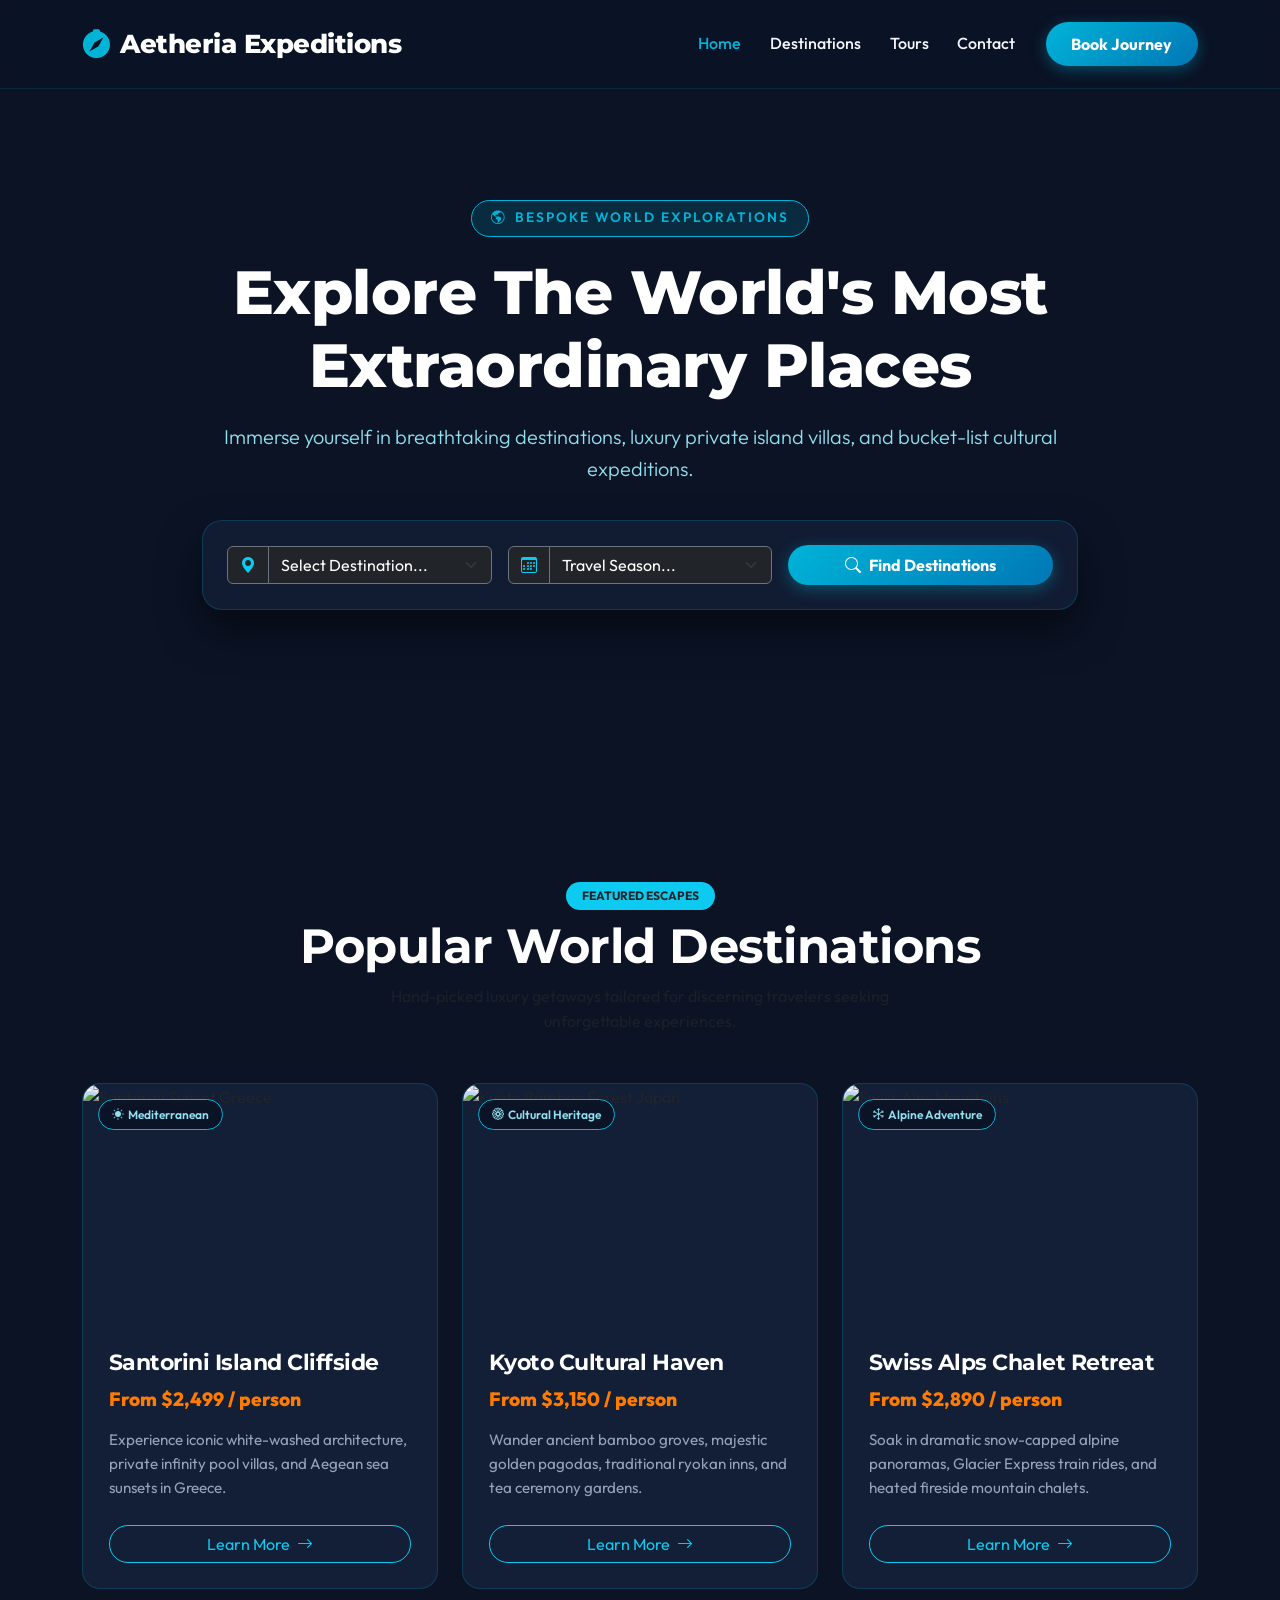
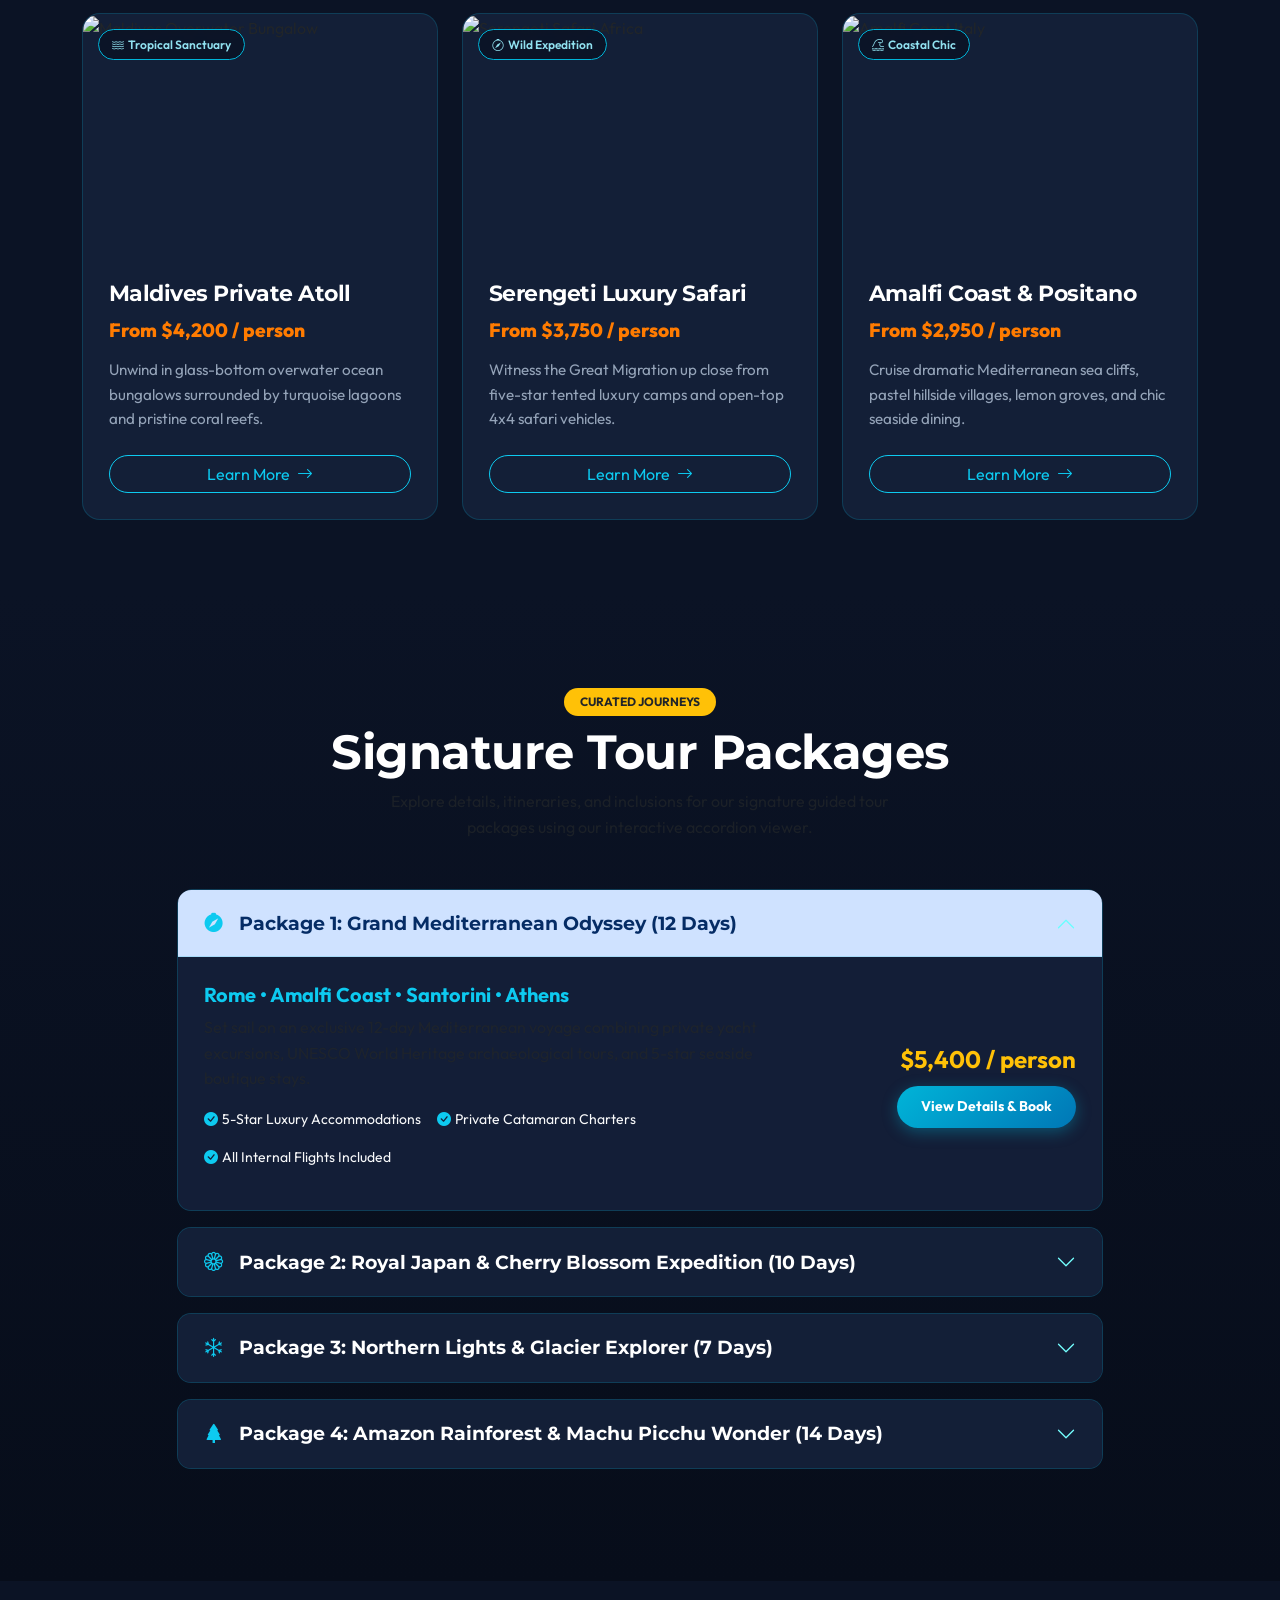
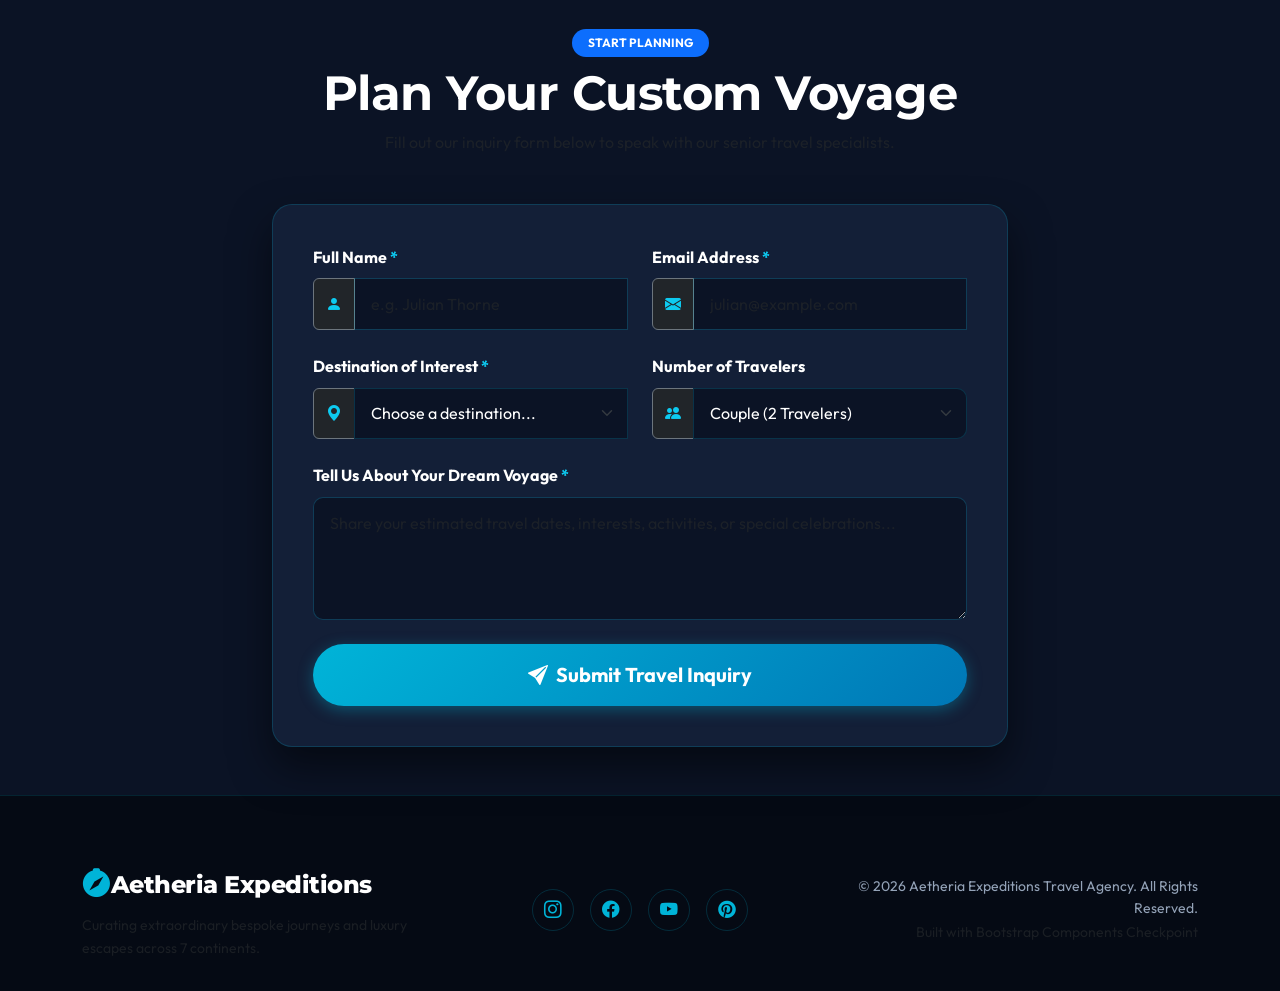
==== travel.html @ b46e483d "Add Bootstrap Restaurant and Travel Agency web applications" ====
<!DOCTYPE html>
<html lang="en">
<head>
  <meta charset="UTF-8">
  <meta name="viewport" content="width=device-width, initial-scale=1.0">
  <title>Aetheria Expeditions | Luxury Travel & Bespoke Voyages</title>
  <meta name="description" content="Discover world-class luxury destinations, curated island retreats, and bespoke guided tour packages with Aetheria Expeditions.">
  
  <!-- Bootstrap 5 CSS -->
  <link href="https://cdn.jsdelivr.net/npm/bootstrap@5.3.3/dist/css/bootstrap.min.css" rel="stylesheet">
  <!-- Bootstrap Icons -->
  <link href="https://cdn.jsdelivr.net/npm/bootstrap-icons@1.11.3/font/bootstrap-icons.min.css" rel="stylesheet">
  <!-- Custom Travel Stylesheet -->
  <link rel="stylesheet" href="styles/travel.css">
</head>
<body>

  <!-- ==========================================================================
       NAVBAR COMPONENT
       ========================================================================== -->
  <header>
    <nav class="navbar navbar-expand-lg navbar-dark fixed-top navbar-travel" id="travelNavbar">
      <div class="container">
        <!-- Agency Name / Logo on Left -->
        <a class="navbar-brand navbar-brand-travel" href="#home">
          <i class="bi bi-compass-fill"></i>Aetheria Expeditions
        </a>

        <!-- Mobile Navbar Toggler -->
        <button class="navbar-toggler border-0" type="button" data-bs-toggle="collapse" data-bs-target="#navbarTravelContent" aria-controls="navbarTravelContent" aria-expanded="false" aria-label="Toggle navigation">
          <span class="navbar-toggler-icon"></span>
        </button>

        <!-- Navigation Links on Right -->
        <div class="collapse navbar-collapse justify-content-end" id="navbarTravelContent">
          <ul class="navbar-nav align-items-center mb-2 mb-lg-0">
            <li class="nav-item">
              <a class="nav-link nav-link-travel active" aria-current="page" href="#home">Home</a>
            </li>
            <li class="nav-item">
              <a class="nav-link nav-link-travel" href="#destinations">Destinations</a>
            </li>
            <li class="nav-item">
              <a class="nav-link nav-link-travel" href="#tours">Tours</a>
            </li>
            <li class="nav-item">
              <a class="nav-link nav-link-travel" href="#contact">Contact</a>
            </li>
            <li class="nav-item ms-lg-3 mt-3 mt-lg-0">
              <a href="#contact" class="btn btn-travel rounded-pill">Book Journey</a>
            </li>
          </ul>
        </div>
      </div>
    </nav>
  </header>

  <main>
    <!-- ==========================================================================
         HERO SECTION: SCENIC DESTINATION BACKGROUND & CTA
         ========================================================================== -->
    <section id="home" class="hero-travel">
      <div class="container">
        <div class="row justify-content-center">
          <div class="col-12 col-lg-10 hero-travel-content">
            <span class="hero-travel-badge"><i class="bi bi-globe-americas me-2"></i>Bespoke World Explorations</span>
            <h1 class="hero-travel-title">Explore The World's Most Extraordinary Places</h1>
            <p class="hero-travel-subheading">Immerse yourself in breathtaking destinations, luxury private island villas, and bucket-list cultural expeditions.</p>

            <!-- Prominent Call-To-Action & Search Bar Widget -->
            <div class="search-widget mt-4">
              <form class="row g-3 align-items-center" onsubmit="event.preventDefault(); window.location.hash='#destinations';">
                <div class="col-12 col-md-4">
                  <div class="input-group">
                    <span class="input-group-text bg-dark border-secondary text-info"><i class="bi bi-geo-alt-fill"></i></span>
                    <select class="form-select bg-dark text-white border-secondary">
                      <option selected>Select Destination...</option>
                      <option value="santorini">Santorini, Greece</option>
                      <option value="kyoto">Kyoto, Japan</option>
                      <option value="alps">Swiss Alps, Switzerland</option>
                      <option value="maldives">Overwater Maldives</option>
                    </select>
                  </div>
                </div>
                <div class="col-12 col-md-4">
                  <div class="input-group">
                    <span class="input-group-text bg-dark border-secondary text-info"><i class="bi bi-calendar3"></i></span>
                    <select class="form-select bg-dark text-white border-secondary">
                      <option selected>Travel Season...</option>
                      <option value="spring">Spring Blossom (Mar-May)</option>
                      <option value="summer">Summer Escape (Jun-Aug)</option>
                      <option value="autumn">Autumn Foliage (Sep-Nov)</option>
                      <option value="winter">Winter Lodge (Dec-Feb)</option>
                    </select>
                  </div>
                </div>
                <div class="col-12 col-md-4">
                  <button type="submit" class="btn btn-travel w-100 py-2 fs-6">
                    <i class="bi bi-search me-2"></i>Find Destinations
                  </button>
                </div>
              </form>
            </div>
          </div>
        </div>
      </div>
    </section>

    <!-- ==========================================================================
         DESTINATIONS SECTION: BOOTSTRAP CARDS GRID
         ========================================================================== -->
    <section id="destinations" class="py-5 my-4">
      <div class="container">
        <!-- Section Header -->
        <div class="text-center mb-5">
          <span class="badge bg-info text-dark px-3 py-2 rounded-pill text-uppercase fw-bold mb-2">Featured Escapes</span>
          <h2 class="display-5 fw-bold text-white">Popular World Destinations</h2>
          <p class="text-muted col-lg-6 mx-auto">Hand-picked luxury getaways tailored for discerning travelers seeking unforgettable experiences.</p>
        </div>

        <!-- Grid Layout of Bootstrap Cards -->
        <div class="row g-4">
          
          <!-- Destination Card 1 -->
          <div class="col-12 col-md-6 col-lg-4">
            <div class="card travel-card">
              <div class="travel-card-img-wrap">
                <img src="https://images.unsplash.com/photo-1570077188670-e3a8d69ac5ff?auto=format&fit=crop&w=800&q=80" class="card-img-top travel-card-img" alt="Santorini Sunset Greece">
                <span class="travel-card-tag"><i class="bi bi-sun-fill me-1"></i>Mediterranean</span>
              </div>
              <div class="card-body travel-card-body">
                <h3 class="card-title travel-card-title">Santorini Island Cliffside</h3>
                <div class="travel-card-price">From $2,499 / person</div>
                <p class="card-text travel-card-text">Experience iconic white-washed architecture, private infinity pool villas, and Aegean sea sunsets in Greece.</p>
                <div class="mt-auto">
                  <button class="btn btn-outline-info w-100 rounded-pill" data-bs-toggle="modal" data-bs-target="#destModal" data-title="Santorini Island Cliffside" data-location="Greece" data-price="$2,499" data-desc="Includes 7 nights in a luxury cliffside villa, daily champagne breakfast, private catamaran sunset cruise, and wine tasting tour.">
                    Learn More <i class="bi bi-arrow-right ms-1"></i>
                  </button>
                </div>
              </div>
            </div>
          </div>

          <!-- Destination Card 2 -->
          <div class="col-12 col-md-6 col-lg-4">
            <div class="card travel-card">
              <div class="travel-card-img-wrap">
                <img src="https://images.unsplash.com/photo-1493976040374-85c8e12f0c0e?auto=format&fit=crop&w=800&q=80" class="card-img-top travel-card-img" alt="Kyoto Bamboo Forest Japan">
                <span class="travel-card-tag"><i class="bi bi-flower1 me-1"></i>Cultural Heritage</span>
              </div>
              <div class="card-body travel-card-body">
                <h3 class="card-title travel-card-title">Kyoto Cultural Haven</h3>
                <div class="travel-card-price">From $3,150 / person</div>
                <p class="card-text travel-card-text">Wander ancient bamboo groves, majestic golden pagodas, traditional ryokan inns, and tea ceremony gardens.</p>
                <div class="mt-auto">
                  <button class="btn btn-outline-info w-100 rounded-pill" data-bs-toggle="modal" data-bs-target="#destModal" data-title="Kyoto Cultural Haven" data-location="Japan" data-price="$3,150" data-desc="Includes 8 days private guided temple access, Shinkansen bullet train pass, authentic kaiseki dining, and luxury ryokan stay.">
                    Learn More <i class="bi bi-arrow-right ms-1"></i>
                  </button>
                </div>
              </div>
            </div>
          </div>

          <!-- Destination Card 3 -->
          <div class="col-12 col-md-6 col-lg-4">
            <div class="card travel-card">
              <div class="travel-card-img-wrap">
                <img src="https://images.unsplash.com/photo-1530122037265-a5f1f91d3b99?auto=format&fit=crop&w=800&q=80" class="card-img-top travel-card-img" alt="Swiss Alps Mountains">
                <span class="travel-card-tag"><i class="bi bi-snow me-1"></i>Alpine Adventure</span>
              </div>
              <div class="card-body travel-card-body">
                <h3 class="card-title travel-card-title">Swiss Alps Chalet Retreat</h3>
                <div class="travel-card-price">From $2,890 / person</div>
                <p class="card-text travel-card-text">Soak in dramatic snow-capped alpine panoramas, Glacier Express train rides, and heated fireside mountain chalets.</p>
                <div class="mt-auto">
                  <button class="btn btn-outline-info w-100 rounded-pill" data-bs-toggle="modal" data-bs-target="#destModal" data-title="Swiss Alps Chalet Retreat" data-location="Switzerland" data-price="$2,890" data-desc="Includes 6 nights in Zermatt alpine lodge, Matterhorn cable car VIP pass, ski equipment rental, and gourmet spa access.">
                    Learn More <i class="bi bi-arrow-right ms-1"></i>
                  </button>
                </div>
              </div>
            </div>
          </div>

          <!-- Destination Card 4 -->
          <div class="col-12 col-md-6 col-lg-4">
            <div class="card travel-card">
              <div class="travel-card-img-wrap">
                <img src="https://images.unsplash.com/photo-1514282401047-d79a71a590e8?auto=format&fit=crop&w=800&q=80" class="card-img-top travel-card-img" alt="Maldives Overwater Bungalow">
                <span class="travel-card-tag"><i class="bi bi-water me-1"></i>Tropical Sanctuary</span>
              </div>
              <div class="card-body travel-card-body">
                <h3 class="card-title travel-card-title">Maldives Private Atoll</h3>
                <div class="travel-card-price">From $4,200 / person</div>
                <p class="card-text travel-card-text">Unwind in glass-bottom overwater ocean bungalows surrounded by turquoise lagoons and pristine coral reefs.</p>
                <div class="mt-auto">
                  <button class="btn btn-outline-info w-100 rounded-pill" data-bs-toggle="modal" data-bs-target="#destModal" data-title="Maldives Private Atoll" data-location="Maldives" data-price="$4,200" data-desc="Includes seaplane transfers, all-inclusive luxury dining, private snorkeling safari, and underwater spa treatment.">
                    Learn More <i class="bi bi-arrow-right ms-1"></i>
                  </button>
                </div>
              </div>
            </div>
          </div>

          <!-- Destination Card 5 -->
          <div class="col-12 col-md-6 col-lg-4">
            <div class="card travel-card">
              <div class="travel-card-img-wrap">
                <img src="https://images.unsplash.com/photo-1516426122078-c23e76319801?auto=format&fit=crop&w=800&q=80" class="card-img-top travel-card-img" alt="Serengeti Safari Africa">
                <span class="travel-card-tag"><i class="bi bi-compass me-1"></i>Wild Expedition</span>
              </div>
              <div class="card-body travel-card-body">
                <h3 class="card-title travel-card-title">Serengeti Luxury Safari</h3>
                <div class="travel-card-price">From $3,750 / person</div>
                <p class="card-text travel-card-text">Witness the Great Migration up close from five-star tented luxury camps and open-top 4x4 safari vehicles.</p>
                <div class="mt-auto">
                  <button class="btn btn-outline-info w-100 rounded-pill" data-bs-toggle="modal" data-bs-target="#destModal" data-title="Serengeti Luxury Safari" data-location="Tanzania" data-price="$3,750" data-desc="Includes 7 days guided game drives, hot air balloon flight over Ngorongoro crater, luxury bush dining, and expert ranger guide.">
                    Learn More <i class="bi bi-arrow-right ms-1"></i>
                  </button>
                </div>
              </div>
            </div>
          </div>

          <!-- Destination Card 6 -->
          <div class="col-12 col-md-6 col-lg-4">
            <div class="card travel-card">
              <div class="travel-card-img-wrap">
                <img src="https://images.unsplash.com/photo-1533105079780-92b9be482077?auto=format&fit=crop&w=800&q=80" class="card-img-top travel-card-img" alt="Amalfi Coast Italy">
                <span class="travel-card-tag"><i class="bi bi-tsunami me-1"></i>Coastal Chic</span>
              </div>
              <div class="card-body travel-card-body">
                <h3 class="card-title travel-card-title">Amalfi Coast & Positano</h3>
                <div class="travel-card-price">From $2,950 / person</div>
                <p class="card-text travel-card-text">Cruise dramatic Mediterranean sea cliffs, pastel hillside villages, lemon groves, and chic seaside dining.</p>
                <div class="mt-auto">
                  <button class="btn btn-outline-info w-100 rounded-pill" data-bs-toggle="modal" data-bs-target="#destModal" data-title="Amalfi Coast & Positano" data-location="Italy" data-price="$2,950" data-desc="Includes 6 nights cliffside boutique hotel in Positano, private yacht charter along Capri, lemon grove tour, and Michelin dinner.">
                    Learn More <i class="bi bi-arrow-right ms-1"></i>
                  </button>
                </div>
              </div>
            </div>
          </div>

        </div>
      </div>
    </section>

    <!-- ==========================================================================
         TOURS SECTION: BOOTSTRAP ACCORDION COMPONENT
         ========================================================================== -->
    <section id="tours" class="tours-section">
      <div class="container">
        <!-- Section Header -->
        <div class="text-center mb-5">
          <span class="badge bg-warning text-dark px-3 py-2 rounded-pill text-uppercase fw-bold mb-2">Curated Journeys</span>
          <h2 class="display-5 fw-bold text-white">Signature Tour Packages</h2>
          <p class="text-muted col-lg-6 mx-auto">Explore details, itineraries, and inclusions for our signature guided tour packages using our interactive accordion viewer.</p>
        </div>

        <div class="row justify-content-center">
          <div class="col-12 col-lg-10">
            <!-- Bootstrap Accordion Component -->
            <div class="accordion accordion-travel" id="toursAccordion">
              
              <!-- Accordion Item 1 -->
              <div class="accordion-item accordion-item-travel">
                <h3 class="accordion-header" id="headingOne">
                  <button class="accordion-button accordion-button-travel" type="button" data-bs-toggle="collapse" data-bs-target="#collapseOne" aria-expanded="true" aria-controls="collapseOne">
                    <i class="bi bi-compass-fill text-info me-3"></i>
                    Package 1: Grand Mediterranean Odyssey (12 Days)
                  </button>
                </h3>
                <div id="collapseOne" class="accordion-collapse collapse show" aria-labelledby="headingOne" data-bs-parent="#toursAccordion">
                  <div class="accordion-body accordion-body-travel">
                    <div class="row align-items-center g-4">
                      <div class="col-12 col-md-8">
                        <h5 class="text-info fw-bold mb-2">Rome &bull; Amalfi Coast &bull; Santorini &bull; Athens</h5>
                        <p class="text-muted">Set sail on an exclusive 12-day Mediterranean voyage combining private yacht excursions, UNESCO World Heritage archaeological tours, and 5-star seaside boutique stays.</p>
                        <ul class="list-unstyled text-light small d-flex flex-wrap gap-3 mb-3">
                          <li><i class="bi bi-check-circle-fill text-info me-1"></i>5-Star Luxury Accommodations</li>
                          <li><i class="bi bi-check-circle-fill text-info me-1"></i>Private Catamaran Charters</li>
                          <li><i class="bi bi-check-circle-fill text-info me-1"></i>All Internal Flights Included</li>
                        </ul>
                      </div>
                      <div class="col-12 col-md-4 text-md-end">
                        <span class="fs-4 text-warning fw-bold d-block mb-2">$5,400 / person</span>
                        <a href="#contact" class="btn btn-travel rounded-pill btn-sm px-4">View Details & Book</a>
                      </div>
                    </div>
                  </div>
                </div>
              </div>

              <!-- Accordion Item 2 -->
              <div class="accordion-item accordion-item-travel">
                <h3 class="accordion-header" id="headingTwo">
                  <button class="accordion-button accordion-button-travel collapsed" type="button" data-bs-toggle="collapse" data-bs-target="#collapseTwo" aria-expanded="false" aria-controls="collapseTwo">
                    <i class="bi bi-flower1 text-info me-3"></i>
                    Package 2: Royal Japan & Cherry Blossom Expedition (10 Days)
                  </button>
                </h3>
                <div id="collapseTwo" class="accordion-collapse collapse" aria-labelledby="headingTwo" data-bs-parent="#toursAccordion">
                  <div class="accordion-body accordion-body-travel">
                    <div class="row align-items-center g-4">
                      <div class="col-12 col-md-8">
                        <h5 class="text-info fw-bold mb-2">Tokyo &bull; Mount Fuji &bull; Kyoto &bull; Nara</h5>
                        <p class="text-muted">Immerse yourself in Japan's rich harmony of modern technology and timeless traditions. Experience private tea ceremonies with Geishas, VIP bullet train travel, and thermal Onsen hot springs.</p>
                        <ul class="list-unstyled text-light small d-flex flex-wrap gap-3 mb-3">
                          <li><i class="bi bi-check-circle-fill text-info me-1"></i>Private Master Tea Ceremony</li>
                          <li><i class="bi bi-check-circle-fill text-info me-1"></i>First Class Bullet Train Passes</li>
                          <li><i class="bi bi-check-circle-fill text-info me-1"></i>Kaiseki Tasting Dinners</li>
                        </ul>
                      </div>
                      <div class="col-12 col-md-4 text-md-end">
                        <span class="fs-4 text-warning fw-bold d-block mb-2">$4,850 / person</span>
                        <a href="#contact" class="btn btn-travel rounded-pill btn-sm px-4">View Details & Book</a>
                      </div>
                    </div>
                  </div>
                </div>
              </div>

              <!-- Accordion Item 3 -->
              <div class="accordion-item accordion-item-travel">
                <h3 class="accordion-header" id="headingThree">
                  <button class="accordion-button accordion-button-travel collapsed" type="button" data-bs-toggle="collapse" data-bs-target="#collapseThree" aria-expanded="false" aria-controls="collapseThree">
                    <i class="bi bi-snow text-info me-3"></i>
                    Package 3: Northern Lights & Glacier Explorer (7 Days)
                  </button>
                </h3>
                <div id="collapseThree" class="accordion-collapse collapse" aria-labelledby="headingThree" data-bs-parent="#toursAccordion">
                  <div class="accordion-body accordion-body-travel">
                    <div class="row align-items-center g-4">
                      <div class="col-12 col-md-8">
                        <h5 class="text-info fw-bold mb-2">Reykjavik &bull; Golden Circle &bull; Blue Lagoon &bull; Ice Caves</h5>
                        <p class="text-muted">Track the dancing Aurora Borealis from luxury heated glass igloos, snowmobile across Langjökull Glacier, and soak in geothermal mineral spas under Arctic skies.</p>
                        <ul class="list-unstyled text-light small d-flex flex-wrap gap-3 mb-3">
                          <li><i class="bi bi-check-circle-fill text-info me-1"></i>Glass Igloo Accommodation</li>
                          <li><i class="bi bi-check-circle-fill text-info me-1"></i>Super-Jeep Northern Light Hunt</li>
                          <li><i class="bi bi-check-circle-fill text-info me-1"></i>Blue Lagoon Retreat Spa</li>
                        </ul>
                      </div>
                      <div class="col-12 col-md-4 text-md-end">
                        <span class="fs-4 text-warning fw-bold d-block mb-2">$3,990 / person</span>
                        <a href="#contact" class="btn btn-travel rounded-pill btn-sm px-4">View Details & Book</a>
                      </div>
                    </div>
                  </div>
                </div>
              </div>

              <!-- Accordion Item 4 -->
              <div class="accordion-item accordion-item-travel">
                <h3 class="accordion-header" id="headingFour">
                  <button class="accordion-button accordion-button-travel collapsed" type="button" data-bs-toggle="collapse" data-bs-target="#collapseFour" aria-expanded="false" aria-controls="collapseFour">
                    <i class="bi bi-tree-fill text-info me-3"></i>
                    Package 4: Amazon Rainforest & Machu Picchu Wonder (14 Days)
                  </button>
                </h3>
                <div id="collapseFour" class="accordion-collapse collapse" aria-labelledby="headingFour" data-bs-parent="#toursAccordion">
                  <div class="accordion-body accordion-body-travel">
                    <div class="row align-items-center g-4">
                      <div class="col-12 col-md-8">
                        <h5 class="text-info fw-bold mb-2">Lima &bull; Sacred Valley &bull; Machu Picchu &bull; Amazon Eco-Lodge</h5>
                        <p class="text-muted">Ascend ancient Inca citadel trails on the Hiram Bingham luxury train, stay in sustainable canopy treehouses, and cruise deep Amazon riverways.</p>
                        <ul class="list-unstyled text-light small d-flex flex-wrap gap-3 mb-3">
                          <li><i class="bi bi-check-circle-fill text-info me-1"></i>Belmond Luxury Train Tickets</li>
                          <li><i class="bi bi-check-circle-fill text-info me-1"></i>Private Expedition Naturalist</li>
                          <li><i class="bi bi-check-circle-fill text-info me-1"></i>All Permits & Entry Passes</li>
                        </ul>
                      </div>
                      <div class="col-12 col-md-4 text-md-end">
                        <span class="fs-4 text-warning fw-bold d-block mb-2">$6,200 / person</span>
                        <a href="#contact" class="btn btn-travel rounded-pill btn-sm px-4">View Details & Book</a>
                      </div>
                    </div>
                  </div>
                </div>
              </div>

            </div>
          </div>
        </div>
      </div>
    </section>

    <!-- ==========================================================================
         CONTACT FORM SECTION: BOOTSTRAP FORM COMPONENTS
         ========================================================================== -->
    <section id="contact" class="py-5">
      <div class="container">
        <div class="text-center mb-5">
          <span class="badge bg-primary text-white px-3 py-2 rounded-pill text-uppercase fw-bold mb-2">Start Planning</span>
          <h2 class="display-5 fw-bold text-white">Plan Your Custom Voyage</h2>
          <p class="text-muted col-lg-6 mx-auto">Fill out our inquiry form below to speak with our senior travel specialists.</p>
        </div>

        <div class="row justify-content-center">
          <div class="col-12 col-lg-8">
            <div class="travel-contact-card">
              <!-- Form utilizing Bootstrap Form Components -->
              <form id="travel-contact-form" class="needs-validation" novalidate>
                <div class="row g-4">
                  <!-- Name Field -->
                  <div class="col-12 col-md-6">
                    <label for="travel-name" class="form-label text-white fw-bold">Full Name <span class="text-info">*</span></label>
                    <div class="input-group">
                      <span class="input-group-text bg-dark border-secondary text-info"><i class="bi bi-person-fill"></i></span>
                      <input type="text" class="form-control form-control-travel" id="travel-name" placeholder="e.g. Julian Thorne" required>
                      <div class="invalid-feedback">Please enter your name.</div>
                    </div>
                  </div>

                  <!-- Email Field -->
                  <div class="col-12 col-md-6">
                    <label for="travel-email" class="form-label text-white fw-bold">Email Address <span class="text-info">*</span></label>
                    <div class="input-group">
                      <span class="input-group-text bg-dark border-secondary text-info"><i class="bi bi-envelope-fill"></i></span>
                      <input type="email" class="form-control form-control-travel" id="travel-email" placeholder="julian@example.com" required>
                      <div class="invalid-feedback">Please enter a valid email address.</div>
                    </div>
                  </div>

                  <!-- Destination of Interest Dropdown -->
                  <div class="col-12 col-md-6">
                    <label for="travel-dest" class="form-label text-white fw-bold">Destination of Interest <span class="text-info">*</span></label>
                    <div class="input-group">
                      <span class="input-group-text bg-dark border-secondary text-info"><i class="bi bi-geo-alt-fill"></i></span>
                      <select class="form-select form-select-travel" id="travel-dest" required>
                        <option value="" disabled selected>Choose a destination...</option>
                        <option value="santorini">Santorini, Greece</option>
                        <option value="kyoto">Kyoto, Japan</option>
                        <option value="swiss-alps">Swiss Alps, Switzerland</option>
                        <option value="maldives">Maldives Islands</option>
                        <option value="serengeti">Serengeti Safari, Tanzania</option>
                        <option value="amalfi">Amalfi Coast, Italy</option>
                        <option value="custom">Custom Multi-City Itinerary</option>
                      </select>
                      <div class="invalid-feedback">Please select your destination of interest.</div>
                    </div>
                  </div>

                  <!-- Traveler Count & Budget -->
                  <div class="col-12 col-md-6">
                    <label for="travel-travelers" class="form-label text-white fw-bold">Number of Travelers</label>
                    <div class="input-group">
                      <span class="input-group-text bg-dark border-secondary text-info"><i class="bi bi-people-fill"></i></span>
                      <select class="form-select form-select-travel" id="travel-travelers">
                        <option value="1">Solo Traveler</option>
                        <option value="2" selected>Couple (2 Travelers)</option>
                        <option value="small-group">Small Group (3-5)</option>
                        <option value="large-group">Private Expedition (6+)</option>
                      </select>
                    </div>
                  </div>

                  <!-- Message Field -->
                  <div class="col-12">
                    <label for="travel-message" class="form-label text-white fw-bold">Tell Us About Your Dream Voyage <span class="text-info">*</span></label>
                    <textarea class="form-control form-control-travel" id="travel-message" rows="4" placeholder="Share your estimated travel dates, interests, activities, or special celebrations..." required></textarea>
                    <div class="invalid-feedback">Please enter details about your travel plans.</div>
                  </div>

                  <!-- Submit Button -->
                  <div class="col-12 text-center mt-4">
                    <button type="submit" class="btn btn-travel btn-lg w-100 py-3 rounded-pill">
                      <i class="bi bi-send-fill me-2"></i>Submit Travel Inquiry
                    </button>
                  </div>
                </div>
              </form>
            </div>
          </div>
        </div>
      </div>
    </section>
  </main>

  <!-- ==========================================================================
       FOOTER COMPONENT
       ========================================================================== -->
  <footer class="footer-travel">
    <div class="container">
      <div class="row align-items-center gy-4">
        <!-- Logo & Agency Name -->
        <div class="col-12 col-md-4 text-center text-md-start">
          <a class="navbar-brand navbar-brand-travel fs-4 mb-2 d-inline-block" href="#home">
            <i class="bi bi-compass-fill"></i>Aetheria Expeditions
          </a>
          <p class="small mb-0 text-muted">Curating extraordinary bespoke journeys and luxury escapes across 7 continents.</p>
        </div>

        <!-- Social Media Icons -->
        <div class="col-12 col-md-4 text-center">
          <div class="d-flex justify-content-center gap-3">
            <a href="#" class="social-btn-travel" aria-label="Instagram"><i class="bi bi-instagram"></i></a>
            <a href="#" class="social-btn-travel" aria-label="Facebook"><i class="bi bi-facebook"></i></a>
            <a href="#" class="social-btn-travel" aria-label="YouTube"><i class="bi bi-youtube"></i></a>
            <a href="#" class="social-btn-travel" aria-label="Pinterest"><i class="bi bi-pinterest"></i></a>
          </div>
        </div>

        <!-- Copyright Info -->
        <div class="col-12 col-md-4 text-center text-md-end">
          <p class="small mb-0">&copy; 2026 Aetheria Expeditions Travel Agency. All Rights Reserved.</p>
          <small class="text-muted">Built with Bootstrap Components Checkpoint</small>
        </div>
      </div>
    </div>
  </footer>

  <!-- Destination Modal -->
  <div class="modal fade" id="destModal" tabindex="-1" aria-labelledby="destModalLabel" aria-hidden="true">
    <div class="modal-dialog modal-dialog-centered">
      <div class="modal-content bg-dark text-white border-info">
        <div class="modal-header border-bottom border-secondary">
          <h5 class="modal-title text-info" id="destModalLabel"><i class="bi bi-globe-americas me-2"></i>Destination Details</h5>
          <button type="button" class="btn-close btn-close-white" data-bs-dismiss="modal" aria-label="Close"></button>
        </div>
        <div class="modal-body py-4">
          <h4 id="destModalTitle" class="fw-bold mb-1">Destination Title</h4>
          <span id="destModalLocation" class="badge bg-secondary mb-3">Location</span>
          <p class="fs-5 text-warning fw-bold" id="destModalPrice">$0,000</p>
          <p class="text-light" id="destModalDesc">Description details go here...</p>
        </div>
        <div class="modal-footer border-top border-secondary justify-content-between">
          <button type="button" class="btn btn-outline-light rounded-pill px-4" data-bs-dismiss="modal">Close</button>
          <a href="#contact" class="btn btn-travel rounded-pill px-4" data-bs-dismiss="modal">Inquire About This Trip</a>
        </div>
      </div>
    </div>
  </div>

  <!-- Bootstrap 5 Bundle JS -->
  <script src="https://cdn.jsdelivr.net/npm/bootstrap@5.3.3/dist/js/bootstrap.bundle.min.js"></script>
  <!-- Shared Custom JS -->
  <script src="js/app.js"></script>

  <script>
    // Populate Destination Modal dynamically
    const destModal = document.getElementById('destModal');
    if (destModal) {
      destModal.addEventListener('show.bs.modal', function (event) {
        const button = event.relatedTarget;
        document.getElementById('destModalTitle').textContent = button.getAttribute('data-title');
        document.getElementById('destModalLocation').textContent = button.getAttribute('data-location');
        document.getElementById('destModalPrice').textContent = button.getAttribute('data-price');
        document.getElementById('destModalDesc').textContent = button.getAttribute('data-desc');
      });
    }
  </script>
</body>
</html>
---- styles/travel.css ----
/* ==========================================================================
   Aetheria Expeditions - Travel Agency Custom Stylesheet
   Theme: Vibrant Ocean Azure (#0077B6), Tropical Teal & Sunset Gold
   ========================================================================== */

@import url('https://fonts.googleapis.com/css2?family=Montserrat:wght@400;500;600;700;800&family=Outfit:wght@300;400;500;600;700&display=swap');

:root {
  --primary-blue: #0077b6;
  --secondary-teal: #00b4d8;
  --accent-cyan: #90e0ef;
  --accent-orange: #ff7b00;
  --dark-slate: #0b1325;
  --card-bg-travel: #131f37;
  --card-border-travel: rgba(0, 180, 216, 0.2);
  --text-main-travel: #f4f7fc;
  --text-muted-travel: #94a3b8;
  --font-heading-travel: 'Montserrat', sans-serif;
  --font-body-travel: 'Outfit', sans-serif;
}

body {
  font-family: var(--font-body-travel);
  background-color: var(--dark-slate);
  color: var(--text-main-travel);
  overflow-x: hidden;
  line-height: 1.6;
}

h1, h2, h3, h4, .navbar-brand {
  font-family: var(--font-heading-travel);
  letter-spacing: -0.5px;
}

/* --------------------------------------------------------------------------
   Navbar Customizations
   -------------------------------------------------------------------------- */
.navbar-travel {
  background: rgba(11, 19, 37, 0.92);
  backdrop-filter: blur(12px);
  -webkit-backdrop-filter: blur(12px);
  border-bottom: 1px solid rgba(0, 180, 216, 0.15);
  transition: all 0.3s ease;
  padding: 1rem 0;
}

.navbar-brand-travel {
  font-size: 1.6rem;
  font-weight: 800;
  color: #ffffff !important;
  display: flex;
  align-items: center;
  gap: 0.6rem;
}

.navbar-brand-travel i {
  color: var(--secondary-teal);
  font-size: 1.8rem;
}

.nav-link-travel {
  color: var(--text-main-travel) !important;
  font-weight: 500;
  margin: 0 0.4rem;
  transition: color 0.3s ease;
}

.nav-link-travel:hover, .nav-link-travel.active {
  color: var(--secondary-teal) !important;
}

.btn-travel {
  background: linear-gradient(135deg, var(--secondary-teal), var(--primary-blue));
  color: #ffffff !important;
  font-weight: 700;
  border: none;
  padding: 0.65rem 1.6rem;
  border-radius: 30px;
  transition: all 0.3s ease;
  box-shadow: 0 4px 15px rgba(0, 180, 216, 0.35);
}

.btn-travel:hover {
  background: linear-gradient(135deg, var(--accent-orange), #e66000);
  transform: translateY(-2px);
  box-shadow: 0 6px 20px rgba(255, 123, 0, 0.45);
}

/* --------------------------------------------------------------------------
   Hero Section
   -------------------------------------------------------------------------- */
.hero-travel {
  position: relative;
  min-height: 90vh;
  background: linear-gradient(rgba(11, 19, 37, 0.65), rgba(11, 19, 37, 0.8)),
              url('https://images.unsplash.com/photo-1507525428034-b723cf961d3e?auto=format&fit=crop&w=1600&q=80') center/cover no-repeat;
  display: flex;
  align-items: center;
  justify-content: center;
  text-align: center;
  padding: 5rem 1rem;
}

.hero-travel-content {
  max-width: 900px;
  z-index: 2;
}

.hero-travel-badge {
  display: inline-block;
  background: rgba(0, 180, 216, 0.15);
  border: 1px solid var(--secondary-teal);
  color: var(--secondary-teal);
  padding: 0.4rem 1.2rem;
  border-radius: 30px;
  font-weight: 600;
  font-size: 0.85rem;
  text-transform: uppercase;
  letter-spacing: 2px;
  margin-bottom: 1.2rem;
}

.hero-travel-title {
  font-size: 3.8rem;
  font-weight: 800;
  margin-bottom: 1.2rem;
  color: #ffffff;
}

@media (max-width: 768px) {
  .hero-travel-title {
    font-size: 2.4rem;
  }
}

.hero-travel-subheading {
  font-size: 1.25rem;
  color: var(--accent-cyan);
  margin-bottom: 2.2rem;
  font-weight: 300;
}

/* Search Bar Widget */
.search-widget {
  background: rgba(19, 31, 55, 0.85);
  backdrop-filter: blur(15px);
  border: 1px solid var(--card-border-travel);
  border-radius: 20px;
  padding: 1.5rem;
  box-shadow: 0 20px 40px rgba(0,0,0,0.5);
  margin-top: 2rem;
}

/* --------------------------------------------------------------------------
   Destinations Cards Grid
   -------------------------------------------------------------------------- */
.travel-card {
  background: var(--card-bg-travel);
  border: 1px solid var(--card-border-travel);
  border-radius: 18px;
  overflow: hidden;
  transition: all 0.35s ease;
  height: 100%;
  display: flex;
  flex-direction: column;
}

.travel-card:hover {
  transform: translateY(-10px);
  box-shadow: 0 20px 35px rgba(0, 180, 216, 0.25);
  border-color: var(--secondary-teal);
}

.travel-card-img-wrap {
  position: relative;
  height: 240px;
  overflow: hidden;
}

.travel-card-img {
  width: 100%;
  height: 100%;
  object-fit: cover;
  transition: transform 0.5s ease;
}

.travel-card:hover .travel-card-img {
  transform: scale(1.1);
}

.travel-card-tag {
  position: absolute;
  top: 15px;
  left: 15px;
  background: rgba(11, 19, 37, 0.85);
  color: var(--accent-cyan);
  border: 1px solid var(--secondary-teal);
  padding: 0.3rem 0.8rem;
  border-radius: 20px;
  font-size: 0.75rem;
  font-weight: 600;
  backdrop-filter: blur(4px);
}

.travel-card-body {
  padding: 1.6rem;
  display: flex;
  flex-direction: column;
  flex-grow: 1;
}

.travel-card-title {
  font-size: 1.4rem;
  font-weight: 700;
  color: #ffffff;
  margin-bottom: 0.5rem;
}

.travel-card-price {
  color: var(--accent-orange);
  font-weight: 800;
  font-size: 1.2rem;
  margin-bottom: 0.8rem;
}

.travel-card-text {
  color: var(--text-muted-travel);
  font-size: 0.95rem;
  flex-grow: 1;
  margin-bottom: 1.5rem;
}

/* --------------------------------------------------------------------------
   Tours Accordion Component
   -------------------------------------------------------------------------- */
.tours-section {
  background: linear-gradient(180deg, var(--dark-slate) 0%, #070d1a 100%);
  padding: 6rem 0;
}

.accordion-travel {
  --bs-accordion-bg: var(--card-bg-travel);
  --bs-accordion-border-color: var(--card-border-travel);
  --bs-accordion-btn-color: #ffffff;
  --bs-accordion-btn-bg: var(--card-bg-travel);
  --bs-accordion-btn-active-color: var(--secondary-teal);
  --bs-accordion-btn-active-bg: rgba(0, 180, 216, 0.12);
  --bs-accordion-btn-focus-border-color: var(--secondary-teal);
  --bs-accordion-btn-focus-box-shadow: 0 0 0 0.25rem rgba(0, 180, 216, 0.25);
  --bs-accordion-color: var(--text-main-travel);
  border-radius: 16px;
  overflow: hidden;
}

.accordion-item-travel {
  border: 1px solid var(--card-border-travel) !important;
  margin-bottom: 1rem;
  border-radius: 14px !important;
  overflow: hidden;
}

.accordion-button-travel {
  font-size: 1.2rem;
  font-weight: 700;
  padding: 1.4rem 1.6rem;
  font-family: var(--font-heading-travel);
}

.accordion-button-travel::after {
  filter: invert(1) sepia(1) saturate(5) hue-rotate(150deg);
}

.accordion-body-travel {
  padding: 1.6rem;
  background: rgba(19, 31, 55, 0.6);
}

/* --------------------------------------------------------------------------
   Travel Contact Form
   -------------------------------------------------------------------------- */
.travel-contact-card {
  background: var(--card-bg-travel);
  border: 1px solid var(--card-border-travel);
  border-radius: 20px;
  padding: 2.5rem;
  box-shadow: 0 20px 40px rgba(0,0,0,0.5);
}

.form-control-travel, .form-select-travel {
  background-color: var(--dark-slate);
  border: 1px solid var(--card-border-travel);
  color: #ffffff;
  border-radius: 10px;
  padding: 0.8rem 1rem;
}

.form-control-travel:focus, .form-select-travel:focus {
  background-color: #0d162a;
  border-color: var(--secondary-teal);
  box-shadow: 0 0 0 0.25rem rgba(0, 180, 216, 0.25);
  color: #ffffff;
}

/* --------------------------------------------------------------------------
   Footer
   -------------------------------------------------------------------------- */
.footer-travel {
  background: #050a14;
  border-top: 1px solid rgba(0, 180, 216, 0.15);
  padding: 4rem 0 2rem;
  color: var(--text-muted-travel);
}

.social-btn-travel {
  width: 42px;
  height: 42px;
  border-radius: 50%;
  border: 1px solid var(--card-border-travel);
  display: inline-flex;
  align-items: center;
  justify-content: center;
  color: var(--secondary-teal);
  transition: all 0.3s ease;
  text-decoration: none;
  font-size: 1.1rem;
}

.social-btn-travel:hover {
  background: var(--secondary-teal);
  color: #ffffff;
  transform: translateY(-3px);
  box-shadow: 0 5px 15px rgba(0, 180, 216, 0.4);
}
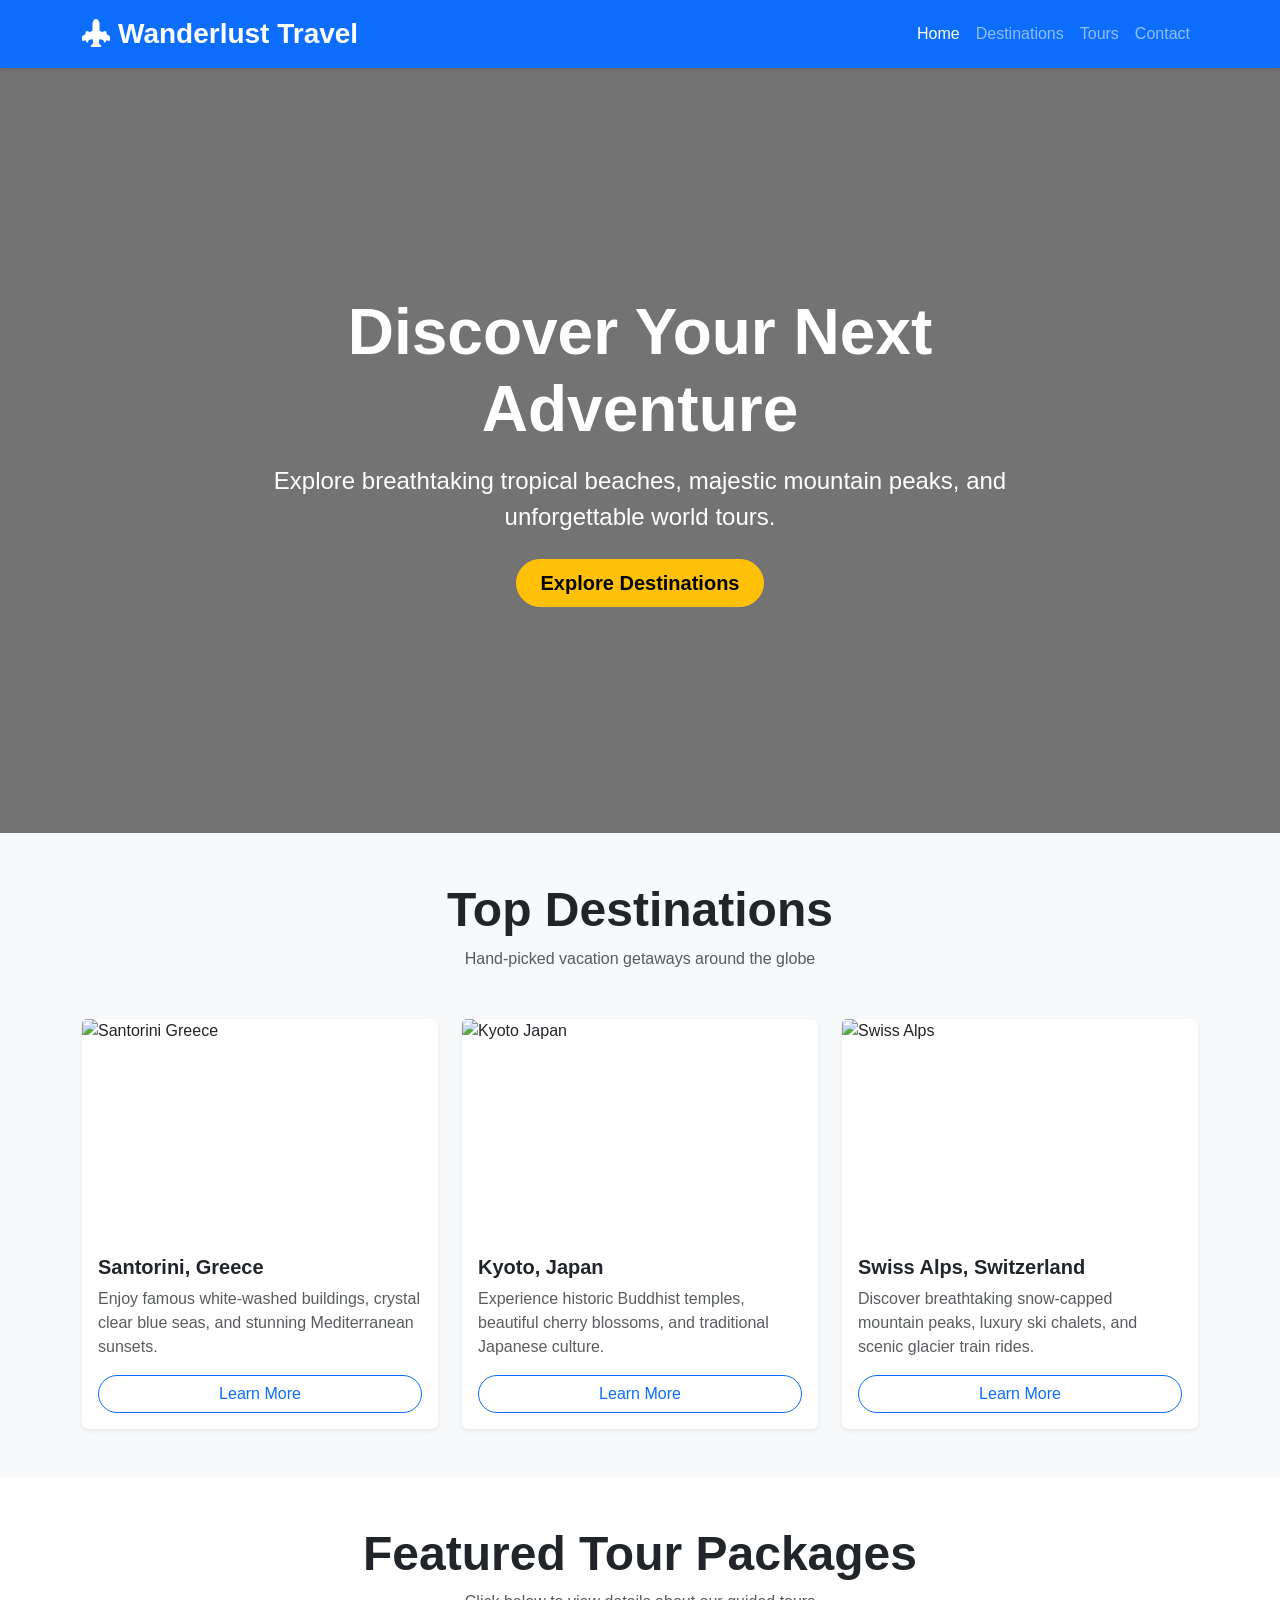
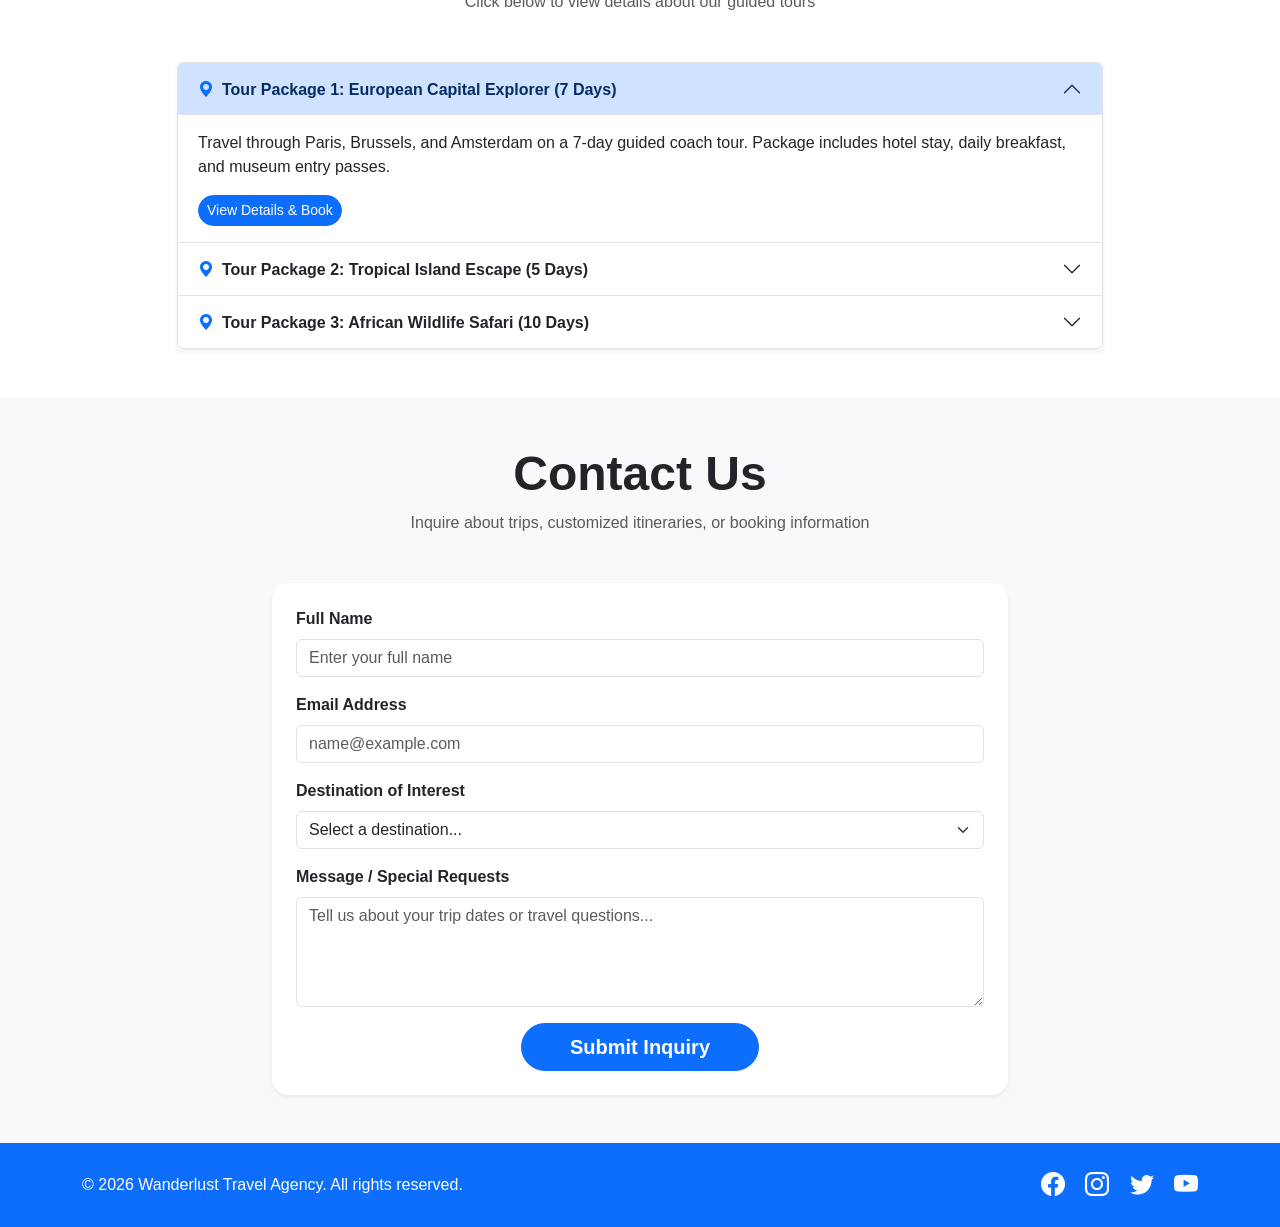
==== commit 2e3a1b82: "Update projects to clean student submission code format" ====
--- a/travel.html
+++ b/travel.html
@@ -3,551 +3,269 @@
 <head>
   <meta charset="UTF-8">
   <meta name="viewport" content="width=device-width, initial-scale=1.0">
-  <title>Aetheria Expeditions | Luxury Travel & Bespoke Voyages</title>
-  <meta name="description" content="Discover world-class luxury destinations, curated island retreats, and bespoke guided tour packages with Aetheria Expeditions.">
-  
+  <title>Wanderlust Travel Agency - Explore The World</title>
   <!-- Bootstrap 5 CSS -->
   <link href="https://cdn.jsdelivr.net/npm/bootstrap@5.3.3/dist/css/bootstrap.min.css" rel="stylesheet">
   <!-- Bootstrap Icons -->
   <link href="https://cdn.jsdelivr.net/npm/bootstrap-icons@1.11.3/font/bootstrap-icons.min.css" rel="stylesheet">
-  <!-- Custom Travel Stylesheet -->
-  <link rel="stylesheet" href="styles/travel.css">
+  <!-- Custom Student Stylesheet -->
+  <link rel="stylesheet" href="travel-style.css">
 </head>
 <body>
 
-  <!-- ==========================================================================
+  <!-- ==========================================
        NAVBAR COMPONENT
-       ========================================================================== -->
-  <header>
-    <nav class="navbar navbar-expand-lg navbar-dark fixed-top navbar-travel" id="travelNavbar">
-      <div class="container">
-        <!-- Agency Name / Logo on Left -->
-        <a class="navbar-brand navbar-brand-travel" href="#home">
-          <i class="bi bi-compass-fill"></i>Aetheria Expeditions
-        </a>
-
-        <!-- Mobile Navbar Toggler -->
-        <button class="navbar-toggler border-0" type="button" data-bs-toggle="collapse" data-bs-target="#navbarTravelContent" aria-controls="navbarTravelContent" aria-expanded="false" aria-label="Toggle navigation">
-          <span class="navbar-toggler-icon"></span>
-        </button>
-
-        <!-- Navigation Links on Right -->
-        <div class="collapse navbar-collapse justify-content-end" id="navbarTravelContent">
-          <ul class="navbar-nav align-items-center mb-2 mb-lg-0">
-            <li class="nav-item">
-              <a class="nav-link nav-link-travel active" aria-current="page" href="#home">Home</a>
-            </li>
-            <li class="nav-item">
-              <a class="nav-link nav-link-travel" href="#destinations">Destinations</a>
-            </li>
-            <li class="nav-item">
-              <a class="nav-link nav-link-travel" href="#tours">Tours</a>
-            </li>
-            <li class="nav-item">
-              <a class="nav-link nav-link-travel" href="#contact">Contact</a>
-            </li>
-            <li class="nav-item ms-lg-3 mt-3 mt-lg-0">
-              <a href="#contact" class="btn btn-travel rounded-pill">Book Journey</a>
-            </li>
-          </ul>
-        </div>
-      </div>
-    </nav>
-  </header>
-
-  <main>
-    <!-- ==========================================================================
-         HERO SECTION: SCENIC DESTINATION BACKGROUND & CTA
-         ========================================================================== -->
-    <section id="home" class="hero-travel">
-      <div class="container">
-        <div class="row justify-content-center">
-          <div class="col-12 col-lg-10 hero-travel-content">
-            <span class="hero-travel-badge"><i class="bi bi-globe-americas me-2"></i>Bespoke World Explorations</span>
-            <h1 class="hero-travel-title">Explore The World's Most Extraordinary Places</h1>
-            <p class="hero-travel-subheading">Immerse yourself in breathtaking destinations, luxury private island villas, and bucket-list cultural expeditions.</p>
-
-            <!-- Prominent Call-To-Action & Search Bar Widget -->
-            <div class="search-widget mt-4">
-              <form class="row g-3 align-items-center" onsubmit="event.preventDefault(); window.location.hash='#destinations';">
-                <div class="col-12 col-md-4">
-                  <div class="input-group">
-                    <span class="input-group-text bg-dark border-secondary text-info"><i class="bi bi-geo-alt-fill"></i></span>
-                    <select class="form-select bg-dark text-white border-secondary">
-                      <option selected>Select Destination...</option>
-                      <option value="santorini">Santorini, Greece</option>
-                      <option value="kyoto">Kyoto, Japan</option>
-                      <option value="alps">Swiss Alps, Switzerland</option>
-                      <option value="maldives">Overwater Maldives</option>
-                    </select>
-                  </div>
+       ========================================== -->
+  <nav class="navbar navbar-expand-lg navbar-dark bg-primary sticky-top shadow-sm">
+    <div class="container">
+      <!-- Agency Name / Logo on Left -->
+      <a class="navbar-brand fw-bold fs-3" href="#home">
+        <i class="bi bi-airplane-engines-fill me-2"></i>Wanderlust Travel
+      </a>
+
+      <!-- Mobile Toggler -->
+      <button class="navbar-toggler" type="button" data-bs-toggle="collapse" data-bs-target="#travelNav" aria-controls="travelNav" aria-expanded="false" aria-label="Toggle navigation">
+        <span class="navbar-toggler-icon"></span>
+      </button>
+
+      <!-- Navigation Links on Right -->
+      <div class="collapse navbar-collapse justify-content-end" id="travelNav">
+        <ul class="navbar-nav">
+          <li class="nav-item">
+            <a class="nav-link active" href="#home">Home</a>
+          </li>
+          <li class="nav-item">
+            <a class="nav-link" href="#destinations">Destinations</a>
+          </li>
+          <li class="nav-item">
+            <a class="nav-link" href="#tours">Tours</a>
+          </li>
+          <li class="nav-item">
+            <a class="nav-link" href="#contact">Contact</a>
+          </li>
+        </ul>
+      </div>
+    </div>
+  </nav>
+
+  <!-- ==========================================
+       HERO SECTION
+       ========================================== -->
+  <section id="home" class="travel-hero text-center text-white d-flex align-items-center justify-content-center">
+    <div class="container">
+      <div class="row justify-content-center">
+        <div class="col-md-9">
+          <h1 class="display-3 fw-bold mb-3">Discover Your Next Adventure</h1>
+          <p class="fs-4 mb-4">Explore breathtaking tropical beaches, majestic mountain peaks, and unforgettable world tours.</p>
+          <a href="#destinations" class="btn btn-warning btn-lg fw-bold rounded-pill px-4">Explore Destinations</a>
+        </div>
+      </div>
+    </div>
+  </section>
+
+  <!-- ==========================================
+       DESTINATIONS SECTION (BOOTSTRAP CARDS GRID)
+       ========================================== -->
+  <section id="destinations" class="py-5 bg-light">
+    <div class="container">
+      <div class="text-center mb-5">
+        <h2 class="fw-bold display-5">Top Destinations</h2>
+        <p class="text-muted">Hand-picked vacation getaways around the globe</p>
+      </div>
+
+      <!-- Grid Layout for Destination Cards -->
+      <div class="row g-4">
+
+        <!-- Destination Card 1 -->
+        <div class="col-12 col-md-4">
+          <div class="card h-100 shadow-sm border-0">
+            <img src="https://images.unsplash.com/photo-1570077188670-e3a8d69ac5ff?auto=format&fit=crop&w=600&q=80" class="card-img-top travel-card-img" alt="Santorini Greece">
+            <div class="card-body d-flex flex-column">
+              <h5 class="card-title fw-bold">Santorini, Greece</h5>
+              <p class="card-text text-muted">Enjoy famous white-washed buildings, crystal clear blue seas, and stunning Mediterranean sunsets.</p>
+              <div class="mt-auto">
+                <a href="#contact" class="btn btn-outline-primary w-100 rounded-pill">Learn More</a>
+              </div>
+            </div>
+          </div>
+        </div>
+
+        <!-- Destination Card 2 -->
+        <div class="col-12 col-md-4">
+          <div class="card h-100 shadow-sm border-0">
+            <img src="https://images.unsplash.com/photo-1493976040374-85c8e12f0c0e?auto=format&fit=crop&w=600&q=80" class="card-img-top travel-card-img" alt="Kyoto Japan">
+            <div class="card-body d-flex flex-column">
+              <h5 class="card-title fw-bold">Kyoto, Japan</h5>
+              <p class="card-text text-muted">Experience historic Buddhist temples, beautiful cherry blossoms, and traditional Japanese culture.</p>
+              <div class="mt-auto">
+                <a href="#contact" class="btn btn-outline-primary w-100 rounded-pill">Learn More</a>
+              </div>
+            </div>
+          </div>
+        </div>
+
+        <!-- Destination Card 3 -->
+        <div class="col-12 col-md-4">
+          <div class="card h-100 shadow-sm border-0">
+            <img src="https://images.unsplash.com/photo-1530122037265-a5f1f91d3b99?auto=format&fit=crop&w=600&q=80" class="card-img-top travel-card-img" alt="Swiss Alps">
+            <div class="card-body d-flex flex-column">
+              <h5 class="card-title fw-bold">Swiss Alps, Switzerland</h5>
+              <p class="card-text text-muted">Discover breathtaking snow-capped mountain peaks, luxury ski chalets, and scenic glacier train rides.</p>
+              <div class="mt-auto">
+                <a href="#contact" class="btn btn-outline-primary w-100 rounded-pill">Learn More</a>
+              </div>
+            </div>
+          </div>
+        </div>
+
+      </div>
+    </div>
+  </section>
+
+  <!-- ==========================================
+       TOURS SECTION (BOOTSTRAP ACCORDION)
+       ========================================== -->
+  <section id="tours" class="py-5">
+    <div class="container">
+      <div class="text-center mb-5">
+        <h2 class="fw-bold display-5">Featured Tour Packages</h2>
+        <p class="text-muted">Click below to view details about our guided tours</p>
+      </div>
+
+      <div class="row justify-content-center">
+        <div class="col-12 col-md-10">
+          <!-- Bootstrap Accordion Component -->
+          <div class="accordion shadow-sm" id="tourAccordion">
+            
+            <!-- Accordion Item 1 -->
+            <div class="accordion-item">
+              <h2 class="accordion-header" id="headingOne">
+                <button class="accordion-button fw-bold" type="button" data-bs-toggle="collapse" data-bs-target="#collapseOne" aria-expanded="true" aria-controls="collapseOne">
+                  <i class="bi bi-geo-alt-fill text-primary me-2"></i> Tour Package 1: European Capital Explorer (7 Days)
+                </button>
+              </h2>
+              <div id="collapseOne" class="accordion-collapse collapse show" aria-labelledby="headingOne" data-bs-parent="#tourAccordion">
+                <div class="accordion-body">
+                  <p>Travel through Paris, Brussels, and Amsterdam on a 7-day guided coach tour. Package includes hotel stay, daily breakfast, and museum entry passes.</p>
+                  <a href="#contact" class="btn btn-sm btn-primary rounded-pill">View Details & Book</a>
                 </div>
-                <div class="col-12 col-md-4">
-                  <div class="input-group">
-                    <span class="input-group-text bg-dark border-secondary text-info"><i class="bi bi-calendar3"></i></span>
-                    <select class="form-select bg-dark text-white border-secondary">
-                      <option selected>Travel Season...</option>
-                      <option value="spring">Spring Blossom (Mar-May)</option>
-                      <option value="summer">Summer Escape (Jun-Aug)</option>
-                      <option value="autumn">Autumn Foliage (Sep-Nov)</option>
-                      <option value="winter">Winter Lodge (Dec-Feb)</option>
-                    </select>
-                  </div>
+              </div>
+            </div>
+
+            <!-- Accordion Item 2 -->
+            <div class="accordion-item">
+              <h2 class="accordion-header" id="headingTwo">
+                <button class="accordion-button collapsed fw-bold" type="button" data-bs-toggle="collapse" data-bs-target="#collapseTwo" aria-expanded="false" aria-controls="collapseTwo">
+                  <i class="bi bi-geo-alt-fill text-primary me-2"></i> Tour Package 2: Tropical Island Escape (5 Days)
+                </button>
+              </h2>
+              <div id="collapseTwo" class="accordion-collapse collapse" aria-labelledby="headingTwo" data-bs-parent="#tourAccordion">
+                <div class="accordion-body">
+                  <p>Relax in an overwater bungalow in the Maldives. Includes roundtrip airport boat transfers, snorkeling gear, and sunset dinner cruises.</p>
+                  <a href="#contact" class="btn btn-sm btn-primary rounded-pill">View Details & Book</a>
                 </div>
-                <div class="col-12 col-md-4">
-                  <button type="submit" class="btn btn-travel w-100 py-2 fs-6">
-                    <i class="bi bi-search me-2"></i>Find Destinations
-                  </button>
+              </div>
+            </div>
+
+            <!-- Accordion Item 3 -->
+            <div class="accordion-item">
+              <h2 class="accordion-header" id="headingThree">
+                <button class="accordion-button collapsed fw-bold" type="button" data-bs-toggle="collapse" data-bs-target="#collapseThree" aria-expanded="false" aria-controls="collapseThree">
+                  <i class="bi bi-geo-alt-fill text-primary me-2"></i> Tour Package 3: African Wildlife Safari (10 Days)
+                </button>
+              </h2>
+              <div id="collapseThree" class="accordion-collapse collapse" aria-labelledby="headingThree" data-bs-parent="#tourAccordion">
+                <div class="accordion-body">
+                  <p>Experience guided game drives in Serengeti National Park. Spot lions, elephants, and giraffes while staying in luxury tented lodges.</p>
+                  <a href="#contact" class="btn btn-sm btn-primary rounded-pill">View Details & Book</a>
                 </div>
-              </form>
-            </div>
-          </div>
-        </div>
-      </div>
-    </section>
-
-    <!-- ==========================================================================
-         DESTINATIONS SECTION: BOOTSTRAP CARDS GRID
-         ========================================================================== -->
-    <section id="destinations" class="py-5 my-4">
-      <div class="container">
-        <!-- Section Header -->
-        <div class="text-center mb-5">
-          <span class="badge bg-info text-dark px-3 py-2 rounded-pill text-uppercase fw-bold mb-2">Featured Escapes</span>
-          <h2 class="display-5 fw-bold text-white">Popular World Destinations</h2>
-          <p class="text-muted col-lg-6 mx-auto">Hand-picked luxury getaways tailored for discerning travelers seeking unforgettable experiences.</p>
-        </div>
-
-        <!-- Grid Layout of Bootstrap Cards -->
-        <div class="row g-4">
-          
-          <!-- Destination Card 1 -->
-          <div class="col-12 col-md-6 col-lg-4">
-            <div class="card travel-card">
-              <div class="travel-card-img-wrap">
-                <img src="https://images.unsplash.com/photo-1570077188670-e3a8d69ac5ff?auto=format&fit=crop&w=800&q=80" class="card-img-top travel-card-img" alt="Santorini Sunset Greece">
-                <span class="travel-card-tag"><i class="bi bi-sun-fill me-1"></i>Mediterranean</span>
-              </div>
-              <div class="card-body travel-card-body">
-                <h3 class="card-title travel-card-title">Santorini Island Cliffside</h3>
-                <div class="travel-card-price">From $2,499 / person</div>
-                <p class="card-text travel-card-text">Experience iconic white-washed architecture, private infinity pool villas, and Aegean sea sunsets in Greece.</p>
-                <div class="mt-auto">
-                  <button class="btn btn-outline-info w-100 rounded-pill" data-bs-toggle="modal" data-bs-target="#destModal" data-title="Santorini Island Cliffside" data-location="Greece" data-price="$2,499" data-desc="Includes 7 nights in a luxury cliffside villa, daily champagne breakfast, private catamaran sunset cruise, and wine tasting tour.">
-                    Learn More <i class="bi bi-arrow-right ms-1"></i>
-                  </button>
-                </div>
-              </div>
-            </div>
-          </div>
-
-          <!-- Destination Card 2 -->
-          <div class="col-12 col-md-6 col-lg-4">
-            <div class="card travel-card">
-              <div class="travel-card-img-wrap">
-                <img src="https://images.unsplash.com/photo-1493976040374-85c8e12f0c0e?auto=format&fit=crop&w=800&q=80" class="card-img-top travel-card-img" alt="Kyoto Bamboo Forest Japan">
-                <span class="travel-card-tag"><i class="bi bi-flower1 me-1"></i>Cultural Heritage</span>
-              </div>
-              <div class="card-body travel-card-body">
-                <h3 class="card-title travel-card-title">Kyoto Cultural Haven</h3>
-                <div class="travel-card-price">From $3,150 / person</div>
-                <p class="card-text travel-card-text">Wander ancient bamboo groves, majestic golden pagodas, traditional ryokan inns, and tea ceremony gardens.</p>
-                <div class="mt-auto">
-                  <button class="btn btn-outline-info w-100 rounded-pill" data-bs-toggle="modal" data-bs-target="#destModal" data-title="Kyoto Cultural Haven" data-location="Japan" data-price="$3,150" data-desc="Includes 8 days private guided temple access, Shinkansen bullet train pass, authentic kaiseki dining, and luxury ryokan stay.">
-                    Learn More <i class="bi bi-arrow-right ms-1"></i>
-                  </button>
-                </div>
-              </div>
-            </div>
-          </div>
-
-          <!-- Destination Card 3 -->
-          <div class="col-12 col-md-6 col-lg-4">
-            <div class="card travel-card">
-              <div class="travel-card-img-wrap">
-                <img src="https://images.unsplash.com/photo-1530122037265-a5f1f91d3b99?auto=format&fit=crop&w=800&q=80" class="card-img-top travel-card-img" alt="Swiss Alps Mountains">
-                <span class="travel-card-tag"><i class="bi bi-snow me-1"></i>Alpine Adventure</span>
-              </div>
-              <div class="card-body travel-card-body">
-                <h3 class="card-title travel-card-title">Swiss Alps Chalet Retreat</h3>
-                <div class="travel-card-price">From $2,890 / person</div>
-                <p class="card-text travel-card-text">Soak in dramatic snow-capped alpine panoramas, Glacier Express train rides, and heated fireside mountain chalets.</p>
-                <div class="mt-auto">
-                  <button class="btn btn-outline-info w-100 rounded-pill" data-bs-toggle="modal" data-bs-target="#destModal" data-title="Swiss Alps Chalet Retreat" data-location="Switzerland" data-price="$2,890" data-desc="Includes 6 nights in Zermatt alpine lodge, Matterhorn cable car VIP pass, ski equipment rental, and gourmet spa access.">
-                    Learn More <i class="bi bi-arrow-right ms-1"></i>
-                  </button>
-                </div>
-              </div>
-            </div>
-          </div>
-
-          <!-- Destination Card 4 -->
-          <div class="col-12 col-md-6 col-lg-4">
-            <div class="card travel-card">
-              <div class="travel-card-img-wrap">
-                <img src="https://images.unsplash.com/photo-1514282401047-d79a71a590e8?auto=format&fit=crop&w=800&q=80" class="card-img-top travel-card-img" alt="Maldives Overwater Bungalow">
-                <span class="travel-card-tag"><i class="bi bi-water me-1"></i>Tropical Sanctuary</span>
-              </div>
-              <div class="card-body travel-card-body">
-                <h3 class="card-title travel-card-title">Maldives Private Atoll</h3>
-                <div class="travel-card-price">From $4,200 / person</div>
-                <p class="card-text travel-card-text">Unwind in glass-bottom overwater ocean bungalows surrounded by turquoise lagoons and pristine coral reefs.</p>
-                <div class="mt-auto">
-                  <button class="btn btn-outline-info w-100 rounded-pill" data-bs-toggle="modal" data-bs-target="#destModal" data-title="Maldives Private Atoll" data-location="Maldives" data-price="$4,200" data-desc="Includes seaplane transfers, all-inclusive luxury dining, private snorkeling safari, and underwater spa treatment.">
-                    Learn More <i class="bi bi-arrow-right ms-1"></i>
-                  </button>
-                </div>
-              </div>
-            </div>
-          </div>
-
-          <!-- Destination Card 5 -->
-          <div class="col-12 col-md-6 col-lg-4">
-            <div class="card travel-card">
-              <div class="travel-card-img-wrap">
-                <img src="https://images.unsplash.com/photo-1516426122078-c23e76319801?auto=format&fit=crop&w=800&q=80" class="card-img-top travel-card-img" alt="Serengeti Safari Africa">
-                <span class="travel-card-tag"><i class="bi bi-compass me-1"></i>Wild Expedition</span>
-              </div>
-              <div class="card-body travel-card-body">
-                <h3 class="card-title travel-card-title">Serengeti Luxury Safari</h3>
-                <div class="travel-card-price">From $3,750 / person</div>
-                <p class="card-text travel-card-text">Witness the Great Migration up close from five-star tented luxury camps and open-top 4x4 safari vehicles.</p>
-                <div class="mt-auto">
-                  <button class="btn btn-outline-info w-100 rounded-pill" data-bs-toggle="modal" data-bs-target="#destModal" data-title="Serengeti Luxury Safari" data-location="Tanzania" data-price="$3,750" data-desc="Includes 7 days guided game drives, hot air balloon flight over Ngorongoro crater, luxury bush dining, and expert ranger guide.">
-                    Learn More <i class="bi bi-arrow-right ms-1"></i>
-                  </button>
-                </div>
-              </div>
-            </div>
-          </div>
-
-          <!-- Destination Card 6 -->
-          <div class="col-12 col-md-6 col-lg-4">
-            <div class="card travel-card">
-              <div class="travel-card-img-wrap">
-                <img src="https://images.unsplash.com/photo-1533105079780-92b9be482077?auto=format&fit=crop&w=800&q=80" class="card-img-top travel-card-img" alt="Amalfi Coast Italy">
-                <span class="travel-card-tag"><i class="bi bi-tsunami me-1"></i>Coastal Chic</span>
-              </div>
-              <div class="card-body travel-card-body">
-                <h3 class="card-title travel-card-title">Amalfi Coast & Positano</h3>
-                <div class="travel-card-price">From $2,950 / person</div>
-                <p class="card-text travel-card-text">Cruise dramatic Mediterranean sea cliffs, pastel hillside villages, lemon groves, and chic seaside dining.</p>
-                <div class="mt-auto">
-                  <button class="btn btn-outline-info w-100 rounded-pill" data-bs-toggle="modal" data-bs-target="#destModal" data-title="Amalfi Coast & Positano" data-location="Italy" data-price="$2,950" data-desc="Includes 6 nights cliffside boutique hotel in Positano, private yacht charter along Capri, lemon grove tour, and Michelin dinner.">
-                    Learn More <i class="bi bi-arrow-right ms-1"></i>
-                  </button>
-                </div>
-              </div>
-            </div>
-          </div>
-
-        </div>
-      </div>
-    </section>
-
-    <!-- ==========================================================================
-         TOURS SECTION: BOOTSTRAP ACCORDION COMPONENT
-         ========================================================================== -->
-    <section id="tours" class="tours-section">
-      <div class="container">
-        <!-- Section Header -->
-        <div class="text-center mb-5">
-          <span class="badge bg-warning text-dark px-3 py-2 rounded-pill text-uppercase fw-bold mb-2">Curated Journeys</span>
-          <h2 class="display-5 fw-bold text-white">Signature Tour Packages</h2>
-          <p class="text-muted col-lg-6 mx-auto">Explore details, itineraries, and inclusions for our signature guided tour packages using our interactive accordion viewer.</p>
-        </div>
-
-        <div class="row justify-content-center">
-          <div class="col-12 col-lg-10">
-            <!-- Bootstrap Accordion Component -->
-            <div class="accordion accordion-travel" id="toursAccordion">
-              
-              <!-- Accordion Item 1 -->
-              <div class="accordion-item accordion-item-travel">
-                <h3 class="accordion-header" id="headingOne">
-                  <button class="accordion-button accordion-button-travel" type="button" data-bs-toggle="collapse" data-bs-target="#collapseOne" aria-expanded="true" aria-controls="collapseOne">
-                    <i class="bi bi-compass-fill text-info me-3"></i>
-                    Package 1: Grand Mediterranean Odyssey (12 Days)
-                  </button>
-                </h3>
-                <div id="collapseOne" class="accordion-collapse collapse show" aria-labelledby="headingOne" data-bs-parent="#toursAccordion">
-                  <div class="accordion-body accordion-body-travel">
-                    <div class="row align-items-center g-4">
-                      <div class="col-12 col-md-8">
-                        <h5 class="text-info fw-bold mb-2">Rome &bull; Amalfi Coast &bull; Santorini &bull; Athens</h5>
-                        <p class="text-muted">Set sail on an exclusive 12-day Mediterranean voyage combining private yacht excursions, UNESCO World Heritage archaeological tours, and 5-star seaside boutique stays.</p>
-                        <ul class="list-unstyled text-light small d-flex flex-wrap gap-3 mb-3">
-                          <li><i class="bi bi-check-circle-fill text-info me-1"></i>5-Star Luxury Accommodations</li>
-                          <li><i class="bi bi-check-circle-fill text-info me-1"></i>Private Catamaran Charters</li>
-                          <li><i class="bi bi-check-circle-fill text-info me-1"></i>All Internal Flights Included</li>
-                        </ul>
-                      </div>
-                      <div class="col-12 col-md-4 text-md-end">
-                        <span class="fs-4 text-warning fw-bold d-block mb-2">$5,400 / person</span>
-                        <a href="#contact" class="btn btn-travel rounded-pill btn-sm px-4">View Details & Book</a>
-                      </div>
-                    </div>
-                  </div>
-                </div>
-              </div>
-
-              <!-- Accordion Item 2 -->
-              <div class="accordion-item accordion-item-travel">
-                <h3 class="accordion-header" id="headingTwo">
-                  <button class="accordion-button accordion-button-travel collapsed" type="button" data-bs-toggle="collapse" data-bs-target="#collapseTwo" aria-expanded="false" aria-controls="collapseTwo">
-                    <i class="bi bi-flower1 text-info me-3"></i>
-                    Package 2: Royal Japan & Cherry Blossom Expedition (10 Days)
-                  </button>
-                </h3>
-                <div id="collapseTwo" class="accordion-collapse collapse" aria-labelledby="headingTwo" data-bs-parent="#toursAccordion">
-                  <div class="accordion-body accordion-body-travel">
-                    <div class="row align-items-center g-4">
-                      <div class="col-12 col-md-8">
-                        <h5 class="text-info fw-bold mb-2">Tokyo &bull; Mount Fuji &bull; Kyoto &bull; Nara</h5>
-                        <p class="text-muted">Immerse yourself in Japan's rich harmony of modern technology and timeless traditions. Experience private tea ceremonies with Geishas, VIP bullet train travel, and thermal Onsen hot springs.</p>
-                        <ul class="list-unstyled text-light small d-flex flex-wrap gap-3 mb-3">
-                          <li><i class="bi bi-check-circle-fill text-info me-1"></i>Private Master Tea Ceremony</li>
-                          <li><i class="bi bi-check-circle-fill text-info me-1"></i>First Class Bullet Train Passes</li>
-                          <li><i class="bi bi-check-circle-fill text-info me-1"></i>Kaiseki Tasting Dinners</li>
-                        </ul>
-                      </div>
-                      <div class="col-12 col-md-4 text-md-end">
-                        <span class="fs-4 text-warning fw-bold d-block mb-2">$4,850 / person</span>
-                        <a href="#contact" class="btn btn-travel rounded-pill btn-sm px-4">View Details & Book</a>
-                      </div>
-                    </div>
-                  </div>
-                </div>
-              </div>
-
-              <!-- Accordion Item 3 -->
-              <div class="accordion-item accordion-item-travel">
-                <h3 class="accordion-header" id="headingThree">
-                  <button class="accordion-button accordion-button-travel collapsed" type="button" data-bs-toggle="collapse" data-bs-target="#collapseThree" aria-expanded="false" aria-controls="collapseThree">
-                    <i class="bi bi-snow text-info me-3"></i>
-                    Package 3: Northern Lights & Glacier Explorer (7 Days)
-                  </button>
-                </h3>
-                <div id="collapseThree" class="accordion-collapse collapse" aria-labelledby="headingThree" data-bs-parent="#toursAccordion">
-                  <div class="accordion-body accordion-body-travel">
-                    <div class="row align-items-center g-4">
-                      <div class="col-12 col-md-8">
-                        <h5 class="text-info fw-bold mb-2">Reykjavik &bull; Golden Circle &bull; Blue Lagoon &bull; Ice Caves</h5>
-                        <p class="text-muted">Track the dancing Aurora Borealis from luxury heated glass igloos, snowmobile across Langjökull Glacier, and soak in geothermal mineral spas under Arctic skies.</p>
-                        <ul class="list-unstyled text-light small d-flex flex-wrap gap-3 mb-3">
-                          <li><i class="bi bi-check-circle-fill text-info me-1"></i>Glass Igloo Accommodation</li>
-                          <li><i class="bi bi-check-circle-fill text-info me-1"></i>Super-Jeep Northern Light Hunt</li>
-                          <li><i class="bi bi-check-circle-fill text-info me-1"></i>Blue Lagoon Retreat Spa</li>
-                        </ul>
-                      </div>
-                      <div class="col-12 col-md-4 text-md-end">
-                        <span class="fs-4 text-warning fw-bold d-block mb-2">$3,990 / person</span>
-                        <a href="#contact" class="btn btn-travel rounded-pill btn-sm px-4">View Details & Book</a>
-                      </div>
-                    </div>
-                  </div>
-                </div>
-              </div>
-
-              <!-- Accordion Item 4 -->
-              <div class="accordion-item accordion-item-travel">
-                <h3 class="accordion-header" id="headingFour">
-                  <button class="accordion-button accordion-button-travel collapsed" type="button" data-bs-toggle="collapse" data-bs-target="#collapseFour" aria-expanded="false" aria-controls="collapseFour">
-                    <i class="bi bi-tree-fill text-info me-3"></i>
-                    Package 4: Amazon Rainforest & Machu Picchu Wonder (14 Days)
-                  </button>
-                </h3>
-                <div id="collapseFour" class="accordion-collapse collapse" aria-labelledby="headingFour" data-bs-parent="#toursAccordion">
-                  <div class="accordion-body accordion-body-travel">
-                    <div class="row align-items-center g-4">
-                      <div class="col-12 col-md-8">
-                        <h5 class="text-info fw-bold mb-2">Lima &bull; Sacred Valley &bull; Machu Picchu &bull; Amazon Eco-Lodge</h5>
-                        <p class="text-muted">Ascend ancient Inca citadel trails on the Hiram Bingham luxury train, stay in sustainable canopy treehouses, and cruise deep Amazon riverways.</p>
-                        <ul class="list-unstyled text-light small d-flex flex-wrap gap-3 mb-3">
-                          <li><i class="bi bi-check-circle-fill text-info me-1"></i>Belmond Luxury Train Tickets</li>
-                          <li><i class="bi bi-check-circle-fill text-info me-1"></i>Private Expedition Naturalist</li>
-                          <li><i class="bi bi-check-circle-fill text-info me-1"></i>All Permits & Entry Passes</li>
-                        </ul>
-                      </div>
-                      <div class="col-12 col-md-4 text-md-end">
-                        <span class="fs-4 text-warning fw-bold d-block mb-2">$6,200 / person</span>
-                        <a href="#contact" class="btn btn-travel rounded-pill btn-sm px-4">View Details & Book</a>
-                      </div>
-                    </div>
-                  </div>
-                </div>
-              </div>
-
-            </div>
-          </div>
-        </div>
-      </div>
-    </section>
-
-    <!-- ==========================================================================
-         CONTACT FORM SECTION: BOOTSTRAP FORM COMPONENTS
-         ========================================================================== -->
-    <section id="contact" class="py-5">
-      <div class="container">
-        <div class="text-center mb-5">
-          <span class="badge bg-primary text-white px-3 py-2 rounded-pill text-uppercase fw-bold mb-2">Start Planning</span>
-          <h2 class="display-5 fw-bold text-white">Plan Your Custom Voyage</h2>
-          <p class="text-muted col-lg-6 mx-auto">Fill out our inquiry form below to speak with our senior travel specialists.</p>
-        </div>
-
-        <div class="row justify-content-center">
-          <div class="col-12 col-lg-8">
-            <div class="travel-contact-card">
-              <!-- Form utilizing Bootstrap Form Components -->
-              <form id="travel-contact-form" class="needs-validation" novalidate>
-                <div class="row g-4">
-                  <!-- Name Field -->
-                  <div class="col-12 col-md-6">
-                    <label for="travel-name" class="form-label text-white fw-bold">Full Name <span class="text-info">*</span></label>
-                    <div class="input-group">
-                      <span class="input-group-text bg-dark border-secondary text-info"><i class="bi bi-person-fill"></i></span>
-                      <input type="text" class="form-control form-control-travel" id="travel-name" placeholder="e.g. Julian Thorne" required>
-                      <div class="invalid-feedback">Please enter your name.</div>
-                    </div>
-                  </div>
-
-                  <!-- Email Field -->
-                  <div class="col-12 col-md-6">
-                    <label for="travel-email" class="form-label text-white fw-bold">Email Address <span class="text-info">*</span></label>
-                    <div class="input-group">
-                      <span class="input-group-text bg-dark border-secondary text-info"><i class="bi bi-envelope-fill"></i></span>
-                      <input type="email" class="form-control form-control-travel" id="travel-email" placeholder="julian@example.com" required>
-                      <div class="invalid-feedback">Please enter a valid email address.</div>
-                    </div>
-                  </div>
-
-                  <!-- Destination of Interest Dropdown -->
-                  <div class="col-12 col-md-6">
-                    <label for="travel-dest" class="form-label text-white fw-bold">Destination of Interest <span class="text-info">*</span></label>
-                    <div class="input-group">
-                      <span class="input-group-text bg-dark border-secondary text-info"><i class="bi bi-geo-alt-fill"></i></span>
-                      <select class="form-select form-select-travel" id="travel-dest" required>
-                        <option value="" disabled selected>Choose a destination...</option>
-                        <option value="santorini">Santorini, Greece</option>
-                        <option value="kyoto">Kyoto, Japan</option>
-                        <option value="swiss-alps">Swiss Alps, Switzerland</option>
-                        <option value="maldives">Maldives Islands</option>
-                        <option value="serengeti">Serengeti Safari, Tanzania</option>
-                        <option value="amalfi">Amalfi Coast, Italy</option>
-                        <option value="custom">Custom Multi-City Itinerary</option>
-                      </select>
-                      <div class="invalid-feedback">Please select your destination of interest.</div>
-                    </div>
-                  </div>
-
-                  <!-- Traveler Count & Budget -->
-                  <div class="col-12 col-md-6">
-                    <label for="travel-travelers" class="form-label text-white fw-bold">Number of Travelers</label>
-                    <div class="input-group">
-                      <span class="input-group-text bg-dark border-secondary text-info"><i class="bi bi-people-fill"></i></span>
-                      <select class="form-select form-select-travel" id="travel-travelers">
-                        <option value="1">Solo Traveler</option>
-                        <option value="2" selected>Couple (2 Travelers)</option>
-                        <option value="small-group">Small Group (3-5)</option>
-                        <option value="large-group">Private Expedition (6+)</option>
-                      </select>
-                    </div>
-                  </div>
-
-                  <!-- Message Field -->
-                  <div class="col-12">
-                    <label for="travel-message" class="form-label text-white fw-bold">Tell Us About Your Dream Voyage <span class="text-info">*</span></label>
-                    <textarea class="form-control form-control-travel" id="travel-message" rows="4" placeholder="Share your estimated travel dates, interests, activities, or special celebrations..." required></textarea>
-                    <div class="invalid-feedback">Please enter details about your travel plans.</div>
-                  </div>
-
-                  <!-- Submit Button -->
-                  <div class="col-12 text-center mt-4">
-                    <button type="submit" class="btn btn-travel btn-lg w-100 py-3 rounded-pill">
-                      <i class="bi bi-send-fill me-2"></i>Submit Travel Inquiry
-                    </button>
-                  </div>
-                </div>
-              </form>
-            </div>
-          </div>
-        </div>
-      </div>
-    </section>
-  </main>
-
-  <!-- ==========================================================================
-       FOOTER COMPONENT
-       ========================================================================== -->
-  <footer class="footer-travel">
-    <div class="container">
-      <div class="row align-items-center gy-4">
-        <!-- Logo & Agency Name -->
-        <div class="col-12 col-md-4 text-center text-md-start">
-          <a class="navbar-brand navbar-brand-travel fs-4 mb-2 d-inline-block" href="#home">
-            <i class="bi bi-compass-fill"></i>Aetheria Expeditions
-          </a>
-          <p class="small mb-0 text-muted">Curating extraordinary bespoke journeys and luxury escapes across 7 continents.</p>
+              </div>
+            </div>
+
+          </div>
+        </div>
+      </div>
+    </div>
+  </section>
+
+  <!-- ==========================================
+       CONTACT SECTION: FORM
+       ========================================== -->
+  <section id="contact" class="py-5 bg-light">
+    <div class="container">
+      <div class="text-center mb-5">
+        <h2 class="fw-bold display-5">Contact Us</h2>
+        <p class="text-muted">Inquire about trips, customized itineraries, or booking information</p>
+      </div>
+
+      <div class="row justify-content-center">
+        <div class="col-12 col-md-8">
+          <form class="p-4 bg-white rounded-4 shadow-sm" onsubmit="event.preventDefault(); alert('Thank you! Our travel agent will contact you soon.');">
+            
+            <!-- Name Field -->
+            <div class="mb-3">
+              <label for="traveler-name" class="form-label fw-bold">Full Name</label>
+              <input type="text" class="form-control" id="traveler-name" placeholder="Enter your full name" required>
+            </div>
+
+            <!-- Email Field -->
+            <div class="mb-3">
+              <label for="traveler-email" class="form-label fw-bold">Email Address</label>
+              <input type="email" class="form-control" id="traveler-email" placeholder="name@example.com" required>
+            </div>
+
+            <!-- Destination of Interest Dropdown -->
+            <div class="mb-3">
+              <label for="destination-select" class="form-label fw-bold">Destination of Interest</label>
+              <select class="form-select" id="destination-select" required>
+                <option value="" disabled selected>Select a destination...</option>
+                <option value="santorini">Santorini, Greece</option>
+                <option value="kyoto">Kyoto, Japan</option>
+                <option value="swiss-alps">Swiss Alps, Switzerland</option>
+                <option value="maldives">Maldives Islands</option>
+                <option value="safari">African Safari</option>
+              </select>
+            </div>
+
+            <!-- Message Field -->
+            <div class="mb-3">
+              <label for="traveler-message" class="form-label fw-bold">Message / Special Requests</label>
+              <textarea class="form-control" id="traveler-message" rows="4" placeholder="Tell us about your trip dates or travel questions..." required></textarea>
+            </div>
+
+            <!-- Submit Button -->
+            <div class="text-center">
+              <button type="submit" class="btn btn-primary btn-lg px-5 rounded-pill fw-bold">Submit Inquiry</button>
+            </div>
+          </form>
+        </div>
+      </div>
+    </div>
+  </section>
+
+  <!-- ==========================================
+       FOOTER
+       ========================================== -->
+  <footer class="bg-primary text-white py-4">
+    <div class="container">
+      <div class="row align-items-center text-center text-md-start">
+        <!-- Copyright Info -->
+        <div class="col-12 col-md-6 mb-3 mb-md-0">
+          <p class="mb-0">&copy; 2026 Wanderlust Travel Agency. All rights reserved.</p>
         </div>
 
         <!-- Social Media Icons -->
-        <div class="col-12 col-md-4 text-center">
-          <div class="d-flex justify-content-center gap-3">
-            <a href="#" class="social-btn-travel" aria-label="Instagram"><i class="bi bi-instagram"></i></a>
-            <a href="#" class="social-btn-travel" aria-label="Facebook"><i class="bi bi-facebook"></i></a>
-            <a href="#" class="social-btn-travel" aria-label="YouTube"><i class="bi bi-youtube"></i></a>
-            <a href="#" class="social-btn-travel" aria-label="Pinterest"><i class="bi bi-pinterest"></i></a>
-          </div>
-        </div>
-
-        <!-- Copyright Info -->
-        <div class="col-12 col-md-4 text-center text-md-end">
-          <p class="small mb-0">&copy; 2026 Aetheria Expeditions Travel Agency. All Rights Reserved.</p>
-          <small class="text-muted">Built with Bootstrap Components Checkpoint</small>
+        <div class="col-12 col-md-6 text-center text-md-end">
+          <a href="#" class="text-white fs-4 me-3"><i class="bi bi-facebook"></i></a>
+          <a href="#" class="text-white fs-4 me-3"><i class="bi bi-instagram"></i></a>
+          <a href="#" class="text-white fs-4 me-3"><i class="bi bi-twitter"></i></a>
+          <a href="#" class="text-white fs-4"><i class="bi bi-youtube"></i></a>
         </div>
       </div>
     </div>
   </footer>
-
-  <!-- Destination Modal -->
-  <div class="modal fade" id="destModal" tabindex="-1" aria-labelledby="destModalLabel" aria-hidden="true">
-    <div class="modal-dialog modal-dialog-centered">
-      <div class="modal-content bg-dark text-white border-info">
-        <div class="modal-header border-bottom border-secondary">
-          <h5 class="modal-title text-info" id="destModalLabel"><i class="bi bi-globe-americas me-2"></i>Destination Details</h5>
-          <button type="button" class="btn-close btn-close-white" data-bs-dismiss="modal" aria-label="Close"></button>
-        </div>
-        <div class="modal-body py-4">
-          <h4 id="destModalTitle" class="fw-bold mb-1">Destination Title</h4>
-          <span id="destModalLocation" class="badge bg-secondary mb-3">Location</span>
-          <p class="fs-5 text-warning fw-bold" id="destModalPrice">$0,000</p>
-          <p class="text-light" id="destModalDesc">Description details go here...</p>
-        </div>
-        <div class="modal-footer border-top border-secondary justify-content-between">
-          <button type="button" class="btn btn-outline-light rounded-pill px-4" data-bs-dismiss="modal">Close</button>
-          <a href="#contact" class="btn btn-travel rounded-pill px-4" data-bs-dismiss="modal">Inquire About This Trip</a>
-        </div>
-      </div>
-    </div>
-  </div>
 
   <!-- Bootstrap 5 Bundle JS -->
   <script src="https://cdn.jsdelivr.net/npm/bootstrap@5.3.3/dist/js/bootstrap.bundle.min.js"></script>
-  <!-- Shared Custom JS -->
-  <script src="js/app.js"></script>
-
-  <script>
-    // Populate Destination Modal dynamically
-    const destModal = document.getElementById('destModal');
-    if (destModal) {
-      destModal.addEventListener('show.bs.modal', function (event) {
-        const button = event.relatedTarget;
-        document.getElementById('destModalTitle').textContent = button.getAttribute('data-title');
-        document.getElementById('destModalLocation').textContent = button.getAttribute('data-location');
-        document.getElementById('destModalPrice').textContent = button.getAttribute('data-price');
-        document.getElementById('destModalDesc').textContent = button.getAttribute('data-desc');
-      });
-    }
-  </script>
 </body>
 </html>
--- a/travel-style.css
+++ b/travel-style.css
@@ -0,0 +1,23 @@
+/* Custom Styles for Wanderlust Travel Agency */
+
+body {
+  font-family: 'Segoe UI', Tahoma, Geneva, Verdana, sans-serif;
+}
+
+/* Travel Hero Section Background Image */
+.travel-hero {
+  min-height: 85vh;
+  background: linear-gradient(rgba(0, 0, 0, 0.55), rgba(0, 0, 0, 0.55)),
+              url('https://images.unsplash.com/photo-1507525428034-b723cf961d3e?auto=format&fit=crop&w=1600&q=80') center/cover no-repeat;
+}
+
+/* Destination Card Image height */
+.travel-card-img {
+  height: 220px;
+  object-fit: cover;
+}
+
+/* Smooth scrolling */
+html {
+  scroll-behavior: smooth;
+}
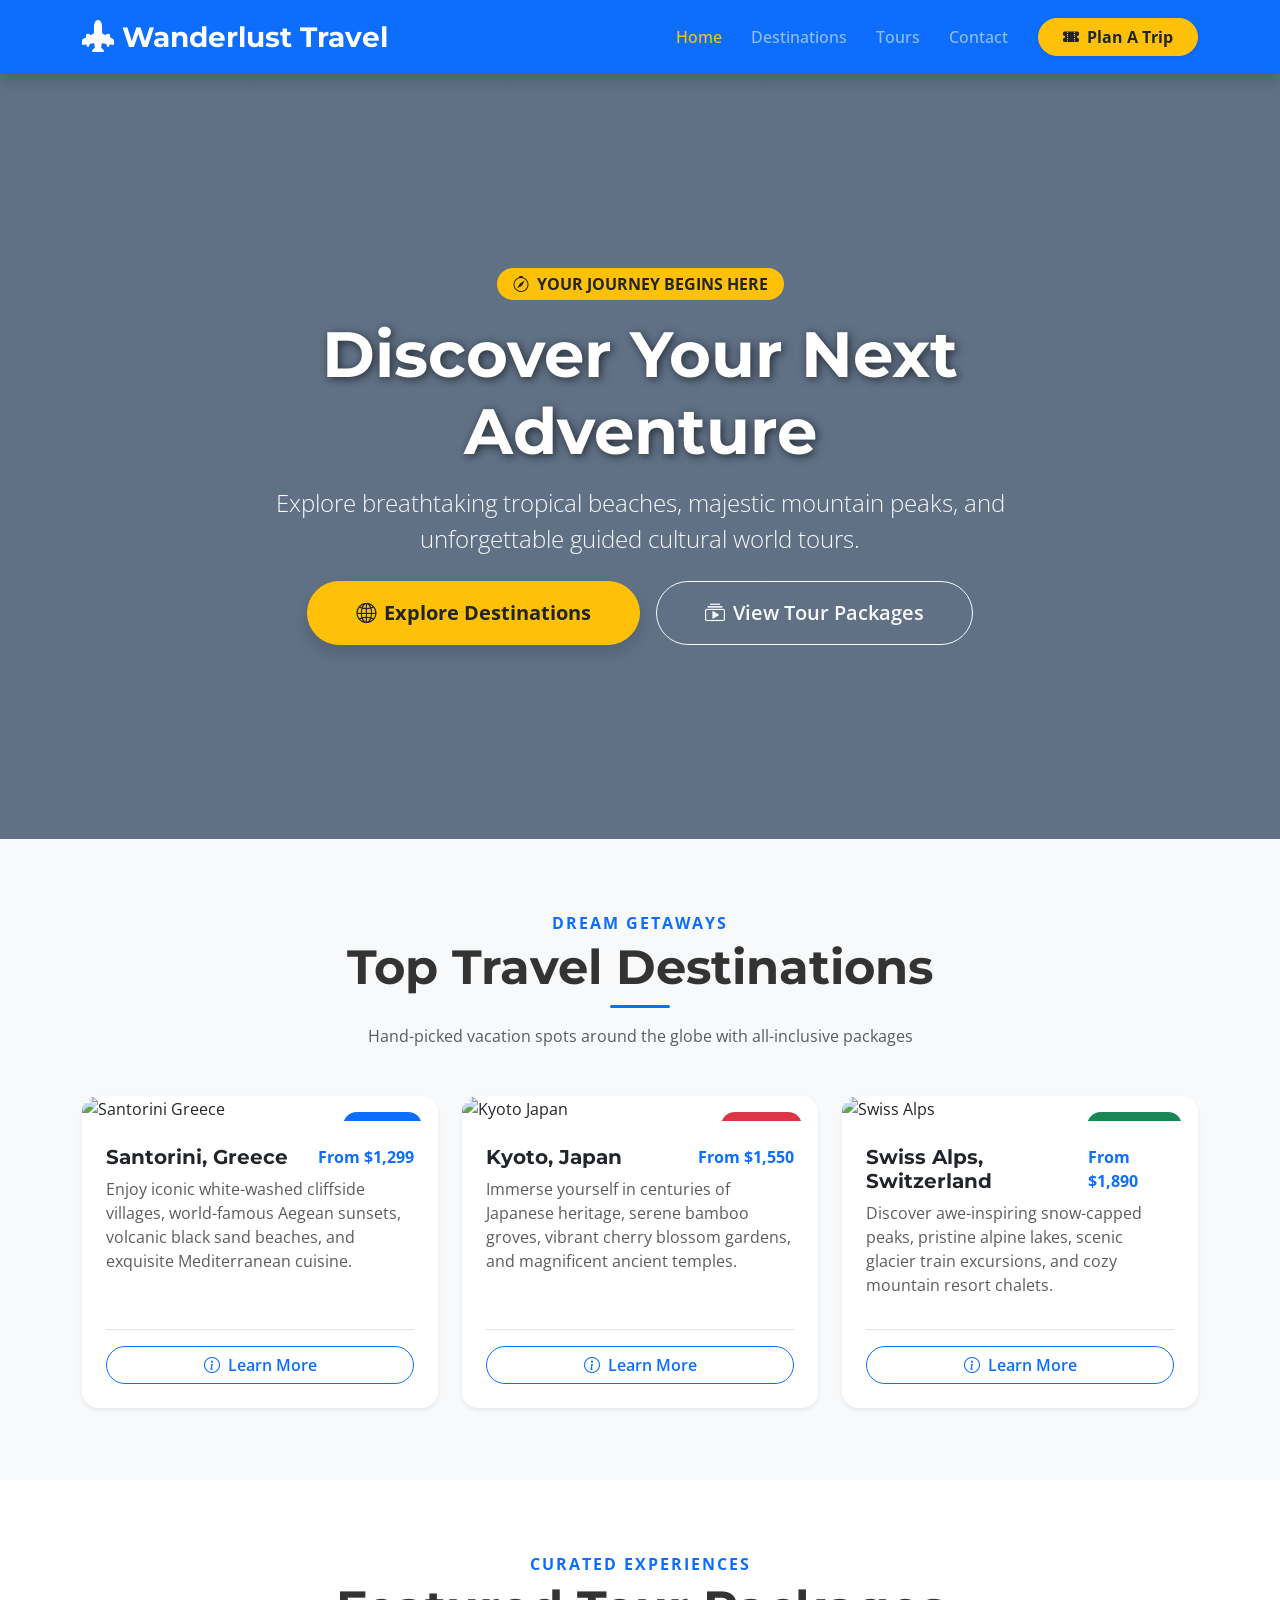
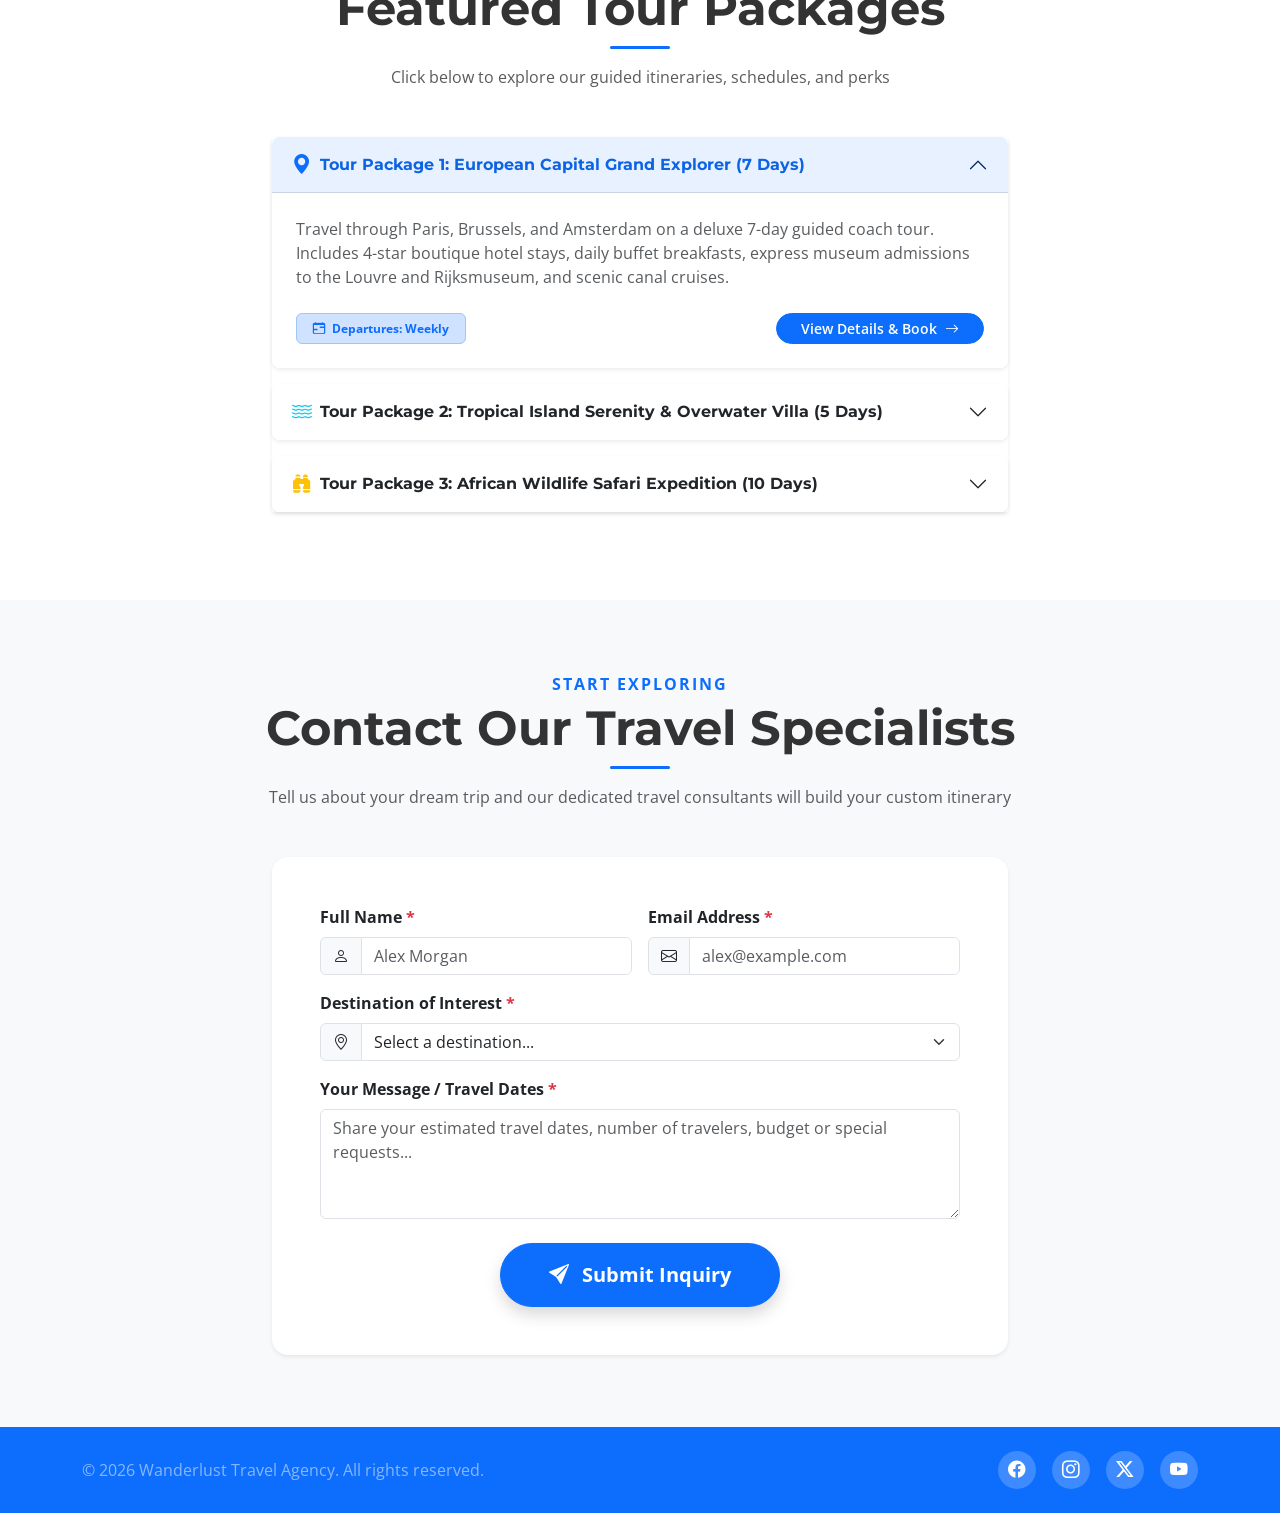
==== commit 700afd2f: "Remove top demo navigation bar" ====
--- a/travel.html
+++ b/travel.html
@@ -4,33 +4,42 @@
   <meta charset="UTF-8">
   <meta name="viewport" content="width=device-width, initial-scale=1.0">
   <title>Wanderlust Travel Agency - Explore The World</title>
-  <!-- Bootstrap 5 CSS -->
+  
+  <!-- Google Fonts -->
+  <link rel="preconnect" href="https://fonts.googleapis.com">
+  <link rel="preconnect" href="https://fonts.gstatic.com" crossorigin>
+  <link href="https://fonts.googleapis.com/css2?family=Montserrat:wght@400;500;600;700;800&family=Open+Sans:wght@300;400;600&display=swap" rel="stylesheet">
+
+  <!-- Bootstrap 5 CSS CDN -->
   <link href="https://cdn.jsdelivr.net/npm/bootstrap@5.3.3/dist/css/bootstrap.min.css" rel="stylesheet">
-  <!-- Bootstrap Icons -->
+  
+  <!-- Bootstrap Icons CDN -->
   <link href="https://cdn.jsdelivr.net/npm/bootstrap-icons@1.11.3/font/bootstrap-icons.min.css" rel="stylesheet">
-  <!-- Custom Student Stylesheet -->
+  
+  <!-- Custom Stylesheet -->
   <link rel="stylesheet" href="travel-style.css">
 </head>
-<body>
-
-  <!-- ==========================================
-       NAVBAR COMPONENT
-       ========================================== -->
-  <nav class="navbar navbar-expand-lg navbar-dark bg-primary sticky-top shadow-sm">
+<body data-bs-spy="scroll" data-bs-target="#travelNav" data-bs-offset="80" tabindex="0">
+
+
+
+  <!-- ==================== NAVBAR ==================== -->
+  <nav class="navbar navbar-expand-lg navbar-dark bg-primary sticky-top shadow">
     <div class="container">
-      <!-- Agency Name / Logo on Left -->
-      <a class="navbar-brand fw-bold fs-3" href="#home">
-        <i class="bi bi-airplane-engines-fill me-2"></i>Wanderlust Travel
+      <!-- Agency Name & Logo -->
+      <a class="navbar-brand fw-bold fs-3 d-flex align-items-center gap-2" href="#home">
+        <i class="bi bi-airplane-engines-fill fs-2"></i>
+        <span>Wanderlust Travel</span>
       </a>
 
-      <!-- Mobile Toggler -->
+      <!-- Mobile Navbar Toggle -->
       <button class="navbar-toggler" type="button" data-bs-toggle="collapse" data-bs-target="#travelNav" aria-controls="travelNav" aria-expanded="false" aria-label="Toggle navigation">
         <span class="navbar-toggler-icon"></span>
       </button>
 
-      <!-- Navigation Links on Right -->
+      <!-- Right-aligned Navigation Links -->
       <div class="collapse navbar-collapse justify-content-end" id="travelNav">
-        <ul class="navbar-nav">
+        <ul class="navbar-nav align-items-lg-center">
           <li class="nav-item">
             <a class="nav-link active" href="#home">Home</a>
           </li>
@@ -43,76 +52,125 @@
           <li class="nav-item">
             <a class="nav-link" href="#contact">Contact</a>
           </li>
+          <li class="nav-item ms-lg-3 mt-2 mt-lg-0">
+            <a href="#contact" class="btn btn-warning text-dark fw-bold rounded-pill px-4 shadow-sm">
+              <i class="bi bi-ticket-perforated-fill me-1"></i> Plan A Trip
+            </a>
+          </li>
         </ul>
       </div>
     </div>
   </nav>
 
-  <!-- ==========================================
-       HERO SECTION
-       ========================================== -->
+  <!-- ==================== HERO SECTION ==================== -->
   <section id="home" class="travel-hero text-center text-white d-flex align-items-center justify-content-center">
-    <div class="container">
+    <div class="hero-overlay"></div>
+    <div class="container position-relative py-5">
       <div class="row justify-content-center">
-        <div class="col-md-9">
-          <h1 class="display-3 fw-bold mb-3">Discover Your Next Adventure</h1>
-          <p class="fs-4 mb-4">Explore breathtaking tropical beaches, majestic mountain peaks, and unforgettable world tours.</p>
-          <a href="#destinations" class="btn btn-warning btn-lg fw-bold rounded-pill px-4">Explore Destinations</a>
+        <div class="col-12 col-md-10 col-lg-9">
+          <span class="badge bg-warning text-dark px-3 py-2 rounded-pill fw-bold text-uppercase mb-3 fs-6">
+            <i class="bi bi-compass me-1"></i> Your Journey Begins Here
+          </span>
+          <!-- Heading -->
+          <h1 class="display-3 fw-bold mb-3 hero-title">Discover Your Next Adventure</h1>
+          <!-- Subheading -->
+          <p class="fs-4 mb-4 text-light fw-light">
+            Explore breathtaking tropical beaches, majestic mountain peaks, and unforgettable guided cultural world tours.
+          </p>
+          <!-- Prominent Call-to-Action Button -->
+          <div class="d-flex flex-column flex-sm-row justify-content-center gap-3">
+            <a href="#destinations" class="btn btn-warning btn-lg fw-bold rounded-pill px-5 py-3 text-dark shadow">
+              <i class="bi bi-globe2 me-2"></i>Explore Destinations
+            </a>
+            <a href="#tours" class="btn btn-outline-light btn-lg fw-semibold rounded-pill px-5 py-3">
+              <i class="bi bi-collection-play me-2"></i>View Tour Packages
+            </a>
+          </div>
         </div>
       </div>
     </div>
   </section>
 
-  <!-- ==========================================
-       DESTINATIONS SECTION (BOOTSTRAP CARDS GRID)
-       ========================================== -->
+  <!-- ==================== DESTINATIONS SECTION (CARDS GRID) ==================== -->
   <section id="destinations" class="py-5 bg-light">
-    <div class="container">
+    <div class="container py-4">
       <div class="text-center mb-5">
-        <h2 class="fw-bold display-5">Top Destinations</h2>
-        <p class="text-muted">Hand-picked vacation getaways around the globe</p>
-      </div>
-
-      <!-- Grid Layout for Destination Cards -->
-      <div class="row g-4">
-
-        <!-- Destination Card 1 -->
-        <div class="col-12 col-md-4">
-          <div class="card h-100 shadow-sm border-0">
-            <img src="https://images.unsplash.com/photo-1570077188670-e3a8d69ac5ff?auto=format&fit=crop&w=600&q=80" class="card-img-top travel-card-img" alt="Santorini Greece">
-            <div class="card-body d-flex flex-column">
-              <h5 class="card-title fw-bold">Santorini, Greece</h5>
-              <p class="card-text text-muted">Enjoy famous white-washed buildings, crystal clear blue seas, and stunning Mediterranean sunsets.</p>
-              <div class="mt-auto">
-                <a href="#contact" class="btn btn-outline-primary w-100 rounded-pill">Learn More</a>
-              </div>
-            </div>
-          </div>
-        </div>
-
-        <!-- Destination Card 2 -->
-        <div class="col-12 col-md-4">
-          <div class="card h-100 shadow-sm border-0">
-            <img src="https://images.unsplash.com/photo-1493976040374-85c8e12f0c0e?auto=format&fit=crop&w=600&q=80" class="card-img-top travel-card-img" alt="Kyoto Japan">
-            <div class="card-body d-flex flex-column">
-              <h5 class="card-title fw-bold">Kyoto, Japan</h5>
-              <p class="card-text text-muted">Experience historic Buddhist temples, beautiful cherry blossoms, and traditional Japanese culture.</p>
-              <div class="mt-auto">
-                <a href="#contact" class="btn btn-outline-primary w-100 rounded-pill">Learn More</a>
-              </div>
-            </div>
-          </div>
-        </div>
-
-        <!-- Destination Card 3 -->
-        <div class="col-12 col-md-4">
-          <div class="card h-100 shadow-sm border-0">
-            <img src="https://images.unsplash.com/photo-1530122037265-a5f1f91d3b99?auto=format&fit=crop&w=600&q=80" class="card-img-top travel-card-img" alt="Swiss Alps">
-            <div class="card-body d-flex flex-column">
-              <h5 class="card-title fw-bold">Swiss Alps, Switzerland</h5>
-              <p class="card-text text-muted">Discover breathtaking snow-capped mountain peaks, luxury ski chalets, and scenic glacier train rides.</p>
-              <div class="mt-auto">
-                <a href="#contact" class="btn btn-outline-primary w-100 rounded-pill">Learn More</a>
+        <span class="text-primary fw-bold text-uppercase tracking-wider">Dream Getaways</span>
+        <h2 class="fw-bold display-5 mt-1 mb-2">Top Travel Destinations</h2>
+        <div class="title-bar mx-auto mb-3"></div>
+        <p class="text-muted">Hand-picked vacation spots around the globe with all-inclusive packages</p>
+      </div>
+
+      <!-- Grid Layout with Bootstrap Cards -->
+      <div class="row g-4 justify-content-center">
+
+        <!-- Destination Card 1: Santorini -->
+        <div class="col-12 col-md-6 col-lg-4">
+          <div class="card h-100 shadow-sm border-0 travel-card">
+            <div class="position-relative overflow-hidden">
+              <img src="https://images.unsplash.com/photo-1570077188670-e3a8d69ac5ff?auto=format&fit=crop&w=700&q=80" class="card-img-top travel-card-img" alt="Santorini Greece">
+              <span class="badge bg-primary position-absolute top-0 end-0 m-3 px-3 py-2 rounded-pill fw-bold">Popular</span>
+            </div>
+            <div class="card-body d-flex flex-column p-4">
+              <div class="d-flex justify-content-between align-items-center mb-2">
+                <h5 class="card-title fw-bold mb-0">Santorini, Greece</h5>
+                <span class="text-primary fw-bold">From $1,299</span>
+              </div>
+              <p class="card-text text-muted flex-grow-1">
+                Enjoy iconic white-washed cliffside villages, world-famous Aegean sunsets, volcanic black sand beaches, and exquisite Mediterranean cuisine.
+              </p>
+              <div class="mt-3 pt-3 border-top">
+                <a href="#contact" class="btn btn-outline-primary w-100 rounded-pill fw-semibold">
+                  <i class="bi bi-info-circle me-1"></i> Learn More
+                </a>
+              </div>
+            </div>
+          </div>
+        </div>
+
+        <!-- Destination Card 2: Kyoto -->
+        <div class="col-12 col-md-6 col-lg-4">
+          <div class="card h-100 shadow-sm border-0 travel-card">
+            <div class="position-relative overflow-hidden">
+              <img src="https://images.unsplash.com/photo-1493976040374-85c8e12f0c0e?auto=format&fit=crop&w=700&q=80" class="card-img-top travel-card-img" alt="Kyoto Japan">
+              <span class="badge bg-danger position-absolute top-0 end-0 m-3 px-3 py-2 rounded-pill fw-bold">Cultural</span>
+            </div>
+            <div class="card-body d-flex flex-column p-4">
+              <div class="d-flex justify-content-between align-items-center mb-2">
+                <h5 class="card-title fw-bold mb-0">Kyoto, Japan</h5>
+                <span class="text-primary fw-bold">From $1,550</span>
+              </div>
+              <p class="card-text text-muted flex-grow-1">
+                Immerse yourself in centuries of Japanese heritage, serene bamboo groves, vibrant cherry blossom gardens, and magnificent ancient temples.
+              </p>
+              <div class="mt-3 pt-3 border-top">
+                <a href="#contact" class="btn btn-outline-primary w-100 rounded-pill fw-semibold">
+                  <i class="bi bi-info-circle me-1"></i> Learn More
+                </a>
+              </div>
+            </div>
+          </div>
+        </div>
+
+        <!-- Destination Card 3: Swiss Alps -->
+        <div class="col-12 col-md-6 col-lg-4">
+          <div class="card h-100 shadow-sm border-0 travel-card">
+            <div class="position-relative overflow-hidden">
+              <img src="https://images.unsplash.com/photo-1530122037265-a5f1f91d3b99?auto=format&fit=crop&w=700&q=80" class="card-img-top travel-card-img" alt="Swiss Alps">
+              <span class="badge bg-success position-absolute top-0 end-0 m-3 px-3 py-2 rounded-pill fw-bold">Adventure</span>
+            </div>
+            <div class="card-body d-flex flex-column p-4">
+              <div class="d-flex justify-content-between align-items-center mb-2">
+                <h5 class="card-title fw-bold mb-0">Swiss Alps, Switzerland</h5>
+                <span class="text-primary fw-bold">From $1,890</span>
+              </div>
+              <p class="card-text text-muted flex-grow-1">
+                Discover awe-inspiring snow-capped peaks, pristine alpine lakes, scenic glacier train excursions, and cozy mountain resort chalets.
+              </p>
+              <div class="mt-3 pt-3 border-top">
+                <a href="#contact" class="btn btn-outline-primary w-100 rounded-pill fw-semibold">
+                  <i class="bi bi-info-circle me-1"></i> Learn More
+                </a>
               </div>
             </div>
           </div>
@@ -122,62 +180,90 @@
     </div>
   </section>
 
-  <!-- ==========================================
-       TOURS SECTION (BOOTSTRAP ACCORDION)
-       ========================================== -->
+  <!-- ==================== TOURS SECTION (BOOTSTRAP ACCORDION) ==================== -->
   <section id="tours" class="py-5">
-    <div class="container">
+    <div class="container py-4">
       <div class="text-center mb-5">
-        <h2 class="fw-bold display-5">Featured Tour Packages</h2>
-        <p class="text-muted">Click below to view details about our guided tours</p>
+        <span class="text-primary fw-bold text-uppercase tracking-wider">Curated Experiences</span>
+        <h2 class="fw-bold display-5 mt-1 mb-2">Featured Tour Packages</h2>
+        <div class="title-bar mx-auto mb-3"></div>
+        <p class="text-muted">Click below to explore our guided itineraries, schedules, and perks</p>
       </div>
 
       <div class="row justify-content-center">
-        <div class="col-12 col-md-10">
+        <div class="col-12 col-md-10 col-lg-8">
+          
           <!-- Bootstrap Accordion Component -->
           <div class="accordion shadow-sm" id="tourAccordion">
             
             <!-- Accordion Item 1 -->
-            <div class="accordion-item">
+            <div class="accordion-item border-0 mb-3 rounded-3 shadow-sm overflow-hidden">
               <h2 class="accordion-header" id="headingOne">
-                <button class="accordion-button fw-bold" type="button" data-bs-toggle="collapse" data-bs-target="#collapseOne" aria-expanded="true" aria-controls="collapseOne">
-                  <i class="bi bi-geo-alt-fill text-primary me-2"></i> Tour Package 1: European Capital Explorer (7 Days)
+                <button class="accordion-button fw-bold py-3" type="button" data-bs-toggle="collapse" data-bs-target="#collapseOne" aria-expanded="true" aria-controls="collapseOne">
+                  <i class="bi bi-geo-alt-fill text-primary fs-5 me-2"></i> Tour Package 1: European Capital Grand Explorer (7 Days)
                 </button>
               </h2>
               <div id="collapseOne" class="accordion-collapse collapse show" aria-labelledby="headingOne" data-bs-parent="#tourAccordion">
-                <div class="accordion-body">
-                  <p>Travel through Paris, Brussels, and Amsterdam on a 7-day guided coach tour. Package includes hotel stay, daily breakfast, and museum entry passes.</p>
-                  <a href="#contact" class="btn btn-sm btn-primary rounded-pill">View Details & Book</a>
+                <div class="accordion-body bg-white p-4">
+                  <p class="text-muted">
+                    Travel through Paris, Brussels, and Amsterdam on a deluxe 7-day guided coach tour. Includes 4-star boutique hotel stays, daily buffet breakfasts, express museum admissions to the Louvre and Rijksmuseum, and scenic canal cruises.
+                  </p>
+                  <div class="d-flex flex-wrap align-items-center justify-content-between gap-3 pt-2">
+                    <span class="badge bg-primary-subtle text-primary border border-primary-subtle px-3 py-2">
+                      <i class="bi bi-calendar-range me-1"></i> Departures: Weekly
+                    </span>
+                    <a href="#contact" class="btn btn-sm btn-primary rounded-pill px-4 fw-semibold">
+                      View Details & Book <i class="bi bi-arrow-right ms-1"></i>
+                    </a>
+                  </div>
                 </div>
               </div>
             </div>
 
             <!-- Accordion Item 2 -->
-            <div class="accordion-item">
+            <div class="accordion-item border-0 mb-3 rounded-3 shadow-sm overflow-hidden">
               <h2 class="accordion-header" id="headingTwo">
-                <button class="accordion-button collapsed fw-bold" type="button" data-bs-toggle="collapse" data-bs-target="#collapseTwo" aria-expanded="false" aria-controls="collapseTwo">
-                  <i class="bi bi-geo-alt-fill text-primary me-2"></i> Tour Package 2: Tropical Island Escape (5 Days)
+                <button class="accordion-button collapsed fw-bold py-3" type="button" data-bs-toggle="collapse" data-bs-target="#collapseTwo" aria-expanded="false" aria-controls="collapseTwo">
+                  <i class="bi bi-water text-info fs-5 me-2"></i> Tour Package 2: Tropical Island Serenity & Overwater Villa (5 Days)
                 </button>
               </h2>
               <div id="collapseTwo" class="accordion-collapse collapse" aria-labelledby="headingTwo" data-bs-parent="#tourAccordion">
-                <div class="accordion-body">
-                  <p>Relax in an overwater bungalow in the Maldives. Includes roundtrip airport boat transfers, snorkeling gear, and sunset dinner cruises.</p>
-                  <a href="#contact" class="btn btn-sm btn-primary rounded-pill">View Details & Book</a>
+                <div class="accordion-body bg-white p-4">
+                  <p class="text-muted">
+                    Indulge in an ultra-luxurious private overwater bungalow in the Maldives. Package features roundtrip speedboat transfers, snorkeling gear with manta rays, daily oceanview spa sessions, and private sunset dinner catamaran cruises.
+                  </p>
+                  <div class="d-flex flex-wrap align-items-center justify-content-between gap-3 pt-2">
+                    <span class="badge bg-info-subtle text-info-emphasis border border-info-subtle px-3 py-2">
+                      <i class="bi bi-calendar-range me-1"></i> Departures: Year-Round
+                    </span>
+                    <a href="#contact" class="btn btn-sm btn-primary rounded-pill px-4 fw-semibold">
+                      View Details & Book <i class="bi bi-arrow-right ms-1"></i>
+                    </a>
+                  </div>
                 </div>
               </div>
             </div>
 
             <!-- Accordion Item 3 -->
-            <div class="accordion-item">
+            <div class="accordion-item border-0 mb-3 rounded-3 shadow-sm overflow-hidden">
               <h2 class="accordion-header" id="headingThree">
-                <button class="accordion-button collapsed fw-bold" type="button" data-bs-toggle="collapse" data-bs-target="#collapseThree" aria-expanded="false" aria-controls="collapseThree">
-                  <i class="bi bi-geo-alt-fill text-primary me-2"></i> Tour Package 3: African Wildlife Safari (10 Days)
+                <button class="accordion-button collapsed fw-bold py-3" type="button" data-bs-toggle="collapse" data-bs-target="#collapseThree" aria-expanded="false" aria-controls="collapseThree">
+                  <i class="bi bi-binoculars-fill text-warning fs-5 me-2"></i> Tour Package 3: African Wildlife Safari Expedition (10 Days)
                 </button>
               </h2>
               <div id="collapseThree" class="accordion-collapse collapse" aria-labelledby="headingThree" data-bs-parent="#tourAccordion">
-                <div class="accordion-body">
-                  <p>Experience guided game drives in Serengeti National Park. Spot lions, elephants, and giraffes while staying in luxury tented lodges.</p>
-                  <a href="#contact" class="btn btn-sm btn-primary rounded-pill">View Details & Book</a>
+                <div class="accordion-body bg-white p-4">
+                  <p class="text-muted">
+                    Experience thrilling 4x4 guided game drives across Serengeti National Park and Ngorongoro Crater. Witness the Great Migration, see lions and elephants up close, and enjoy nights under the stars in luxury safari tented suites.
+                  </p>
+                  <div class="d-flex flex-wrap align-items-center justify-content-between gap-3 pt-2">
+                    <span class="badge bg-warning-subtle text-warning-emphasis border border-warning-subtle px-3 py-2">
+                      <i class="bi bi-calendar-range me-1"></i> Departures: Monthly
+                    </span>
+                    <a href="#contact" class="btn btn-sm btn-primary rounded-pill px-4 fw-semibold">
+                      View Details & Book <i class="bi bi-arrow-right ms-1"></i>
+                    </a>
+                  </div>
                 </div>
               </div>
             </div>
@@ -188,84 +274,109 @@
     </div>
   </section>
 
-  <!-- ==========================================
-       CONTACT SECTION: FORM
-       ========================================== -->
+  <!-- ==================== CONTACT FORM SECTION ==================== -->
   <section id="contact" class="py-5 bg-light">
-    <div class="container">
+    <div class="container py-4">
       <div class="text-center mb-5">
-        <h2 class="fw-bold display-5">Contact Us</h2>
-        <p class="text-muted">Inquire about trips, customized itineraries, or booking information</p>
+        <span class="text-primary fw-bold text-uppercase tracking-wider">Start Exploring</span>
+        <h2 class="fw-bold display-5 mt-1 mb-2">Contact Our Travel Specialists</h2>
+        <div class="title-bar mx-auto mb-3"></div>
+        <p class="text-muted">Tell us about your dream trip and our dedicated travel consultants will build your custom itinerary</p>
       </div>
 
       <div class="row justify-content-center">
-        <div class="col-12 col-md-8">
-          <form class="p-4 bg-white rounded-4 shadow-sm" onsubmit="event.preventDefault(); alert('Thank you! Our travel agent will contact you soon.');">
+        <div class="col-12 col-md-9 col-lg-8">
+          <div class="card p-4 p-md-5 bg-white rounded-4 shadow-sm border-0">
             
-            <!-- Name Field -->
-            <div class="mb-3">
-              <label for="traveler-name" class="form-label fw-bold">Full Name</label>
-              <input type="text" class="form-control" id="traveler-name" placeholder="Enter your full name" required>
-            </div>
-
-            <!-- Email Field -->
-            <div class="mb-3">
-              <label for="traveler-email" class="form-label fw-bold">Email Address</label>
-              <input type="email" class="form-control" id="traveler-email" placeholder="name@example.com" required>
-            </div>
-
-            <!-- Destination of Interest Dropdown -->
-            <div class="mb-3">
-              <label for="destination-select" class="form-label fw-bold">Destination of Interest</label>
-              <select class="form-select" id="destination-select" required>
-                <option value="" disabled selected>Select a destination...</option>
-                <option value="santorini">Santorini, Greece</option>
-                <option value="kyoto">Kyoto, Japan</option>
-                <option value="swiss-alps">Swiss Alps, Switzerland</option>
-                <option value="maldives">Maldives Islands</option>
-                <option value="safari">African Safari</option>
-              </select>
-            </div>
-
-            <!-- Message Field -->
-            <div class="mb-3">
-              <label for="traveler-message" class="form-label fw-bold">Message / Special Requests</label>
-              <textarea class="form-control" id="traveler-message" rows="4" placeholder="Tell us about your trip dates or travel questions..." required></textarea>
-            </div>
-
-            <!-- Submit Button -->
-            <div class="text-center">
-              <button type="submit" class="btn btn-primary btn-lg px-5 rounded-pill fw-bold">Submit Inquiry</button>
-            </div>
-          </form>
+            <!-- Success Alert Feedback -->
+            <div id="travelSuccess" class="alert alert-success alert-dismissible fade show d-none" role="alert">
+              <i class="bi bi-check-circle-fill me-2"></i> Thank you! Your travel inquiry has been received. One of our agents will reach out within 24 hours.
+              <button type="button" class="btn-close" onclick="this.parentElement.classList.add('d-none')" aria-label="Close"></button>
+            </div>
+
+            <!-- Contact Form using Bootstrap Form Components -->
+            <form onsubmit="event.preventDefault(); document.getElementById('travelSuccess').classList.remove('d-none'); this.reset();">
+              <div class="row g-3">
+                
+                <!-- Name Field -->
+                <div class="col-12 col-md-6">
+                  <label for="traveler-name" class="form-label fw-bold">Full Name <span class="text-danger">*</span></label>
+                  <div class="input-group">
+                    <span class="input-group-text bg-light"><i class="bi bi-person"></i></span>
+                    <input type="text" class="form-control" id="traveler-name" placeholder="Alex Morgan" required>
+                  </div>
+                </div>
+
+                <!-- Email Field -->
+                <div class="col-12 col-md-6">
+                  <label for="traveler-email" class="form-label fw-bold">Email Address <span class="text-danger">*</span></label>
+                  <div class="input-group">
+                    <span class="input-group-text bg-light"><i class="bi bi-envelope"></i></span>
+                    <input type="email" class="form-control" id="traveler-email" placeholder="alex@example.com" required>
+                  </div>
+                </div>
+
+                <!-- Destination of Interest Field -->
+                <div class="col-12">
+                  <label for="destination-select" class="form-label fw-bold">Destination of Interest <span class="text-danger">*</span></label>
+                  <div class="input-group">
+                    <span class="input-group-text bg-light"><i class="bi bi-geo-alt"></i></span>
+                    <select class="form-select" id="destination-select" required>
+                      <option value="" disabled selected>Select a destination...</option>
+                      <option value="santorini">Santorini, Greece</option>
+                      <option value="kyoto">Kyoto, Japan</option>
+                      <option value="swiss-alps">Swiss Alps, Switzerland</option>
+                      <option value="maldives">Maldives Islands</option>
+                      <option value="safari">African Wildlife Safari</option>
+                      <option value="custom">Custom / Other Destination</option>
+                    </select>
+                  </div>
+                </div>
+
+                <!-- Message Field -->
+                <div class="col-12">
+                  <label for="traveler-message" class="form-label fw-bold">Your Message / Travel Dates <span class="text-danger">*</span></label>
+                  <textarea class="form-control" id="traveler-message" rows="4" placeholder="Share your estimated travel dates, number of travelers, budget or special requests..." required></textarea>
+                </div>
+
+                <!-- Submit Button -->
+                <div class="col-12 text-center mt-4">
+                  <button type="submit" class="btn btn-primary btn-lg px-5 py-3 rounded-pill fw-bold shadow">
+                    <i class="bi bi-send-fill me-2"></i> Submit Inquiry
+                  </button>
+                </div>
+
+              </div>
+            </form>
+          </div>
         </div>
       </div>
     </div>
   </section>
 
-  <!-- ==========================================
-       FOOTER
-       ========================================== -->
+  <!-- ==================== FOOTER ==================== -->
   <footer class="bg-primary text-white py-4">
     <div class="container">
-      <div class="row align-items-center text-center text-md-start">
+      <div class="row align-items-center text-center text-md-start g-3">
         <!-- Copyright Info -->
-        <div class="col-12 col-md-6 mb-3 mb-md-0">
-          <p class="mb-0">&copy; 2026 Wanderlust Travel Agency. All rights reserved.</p>
+        <div class="col-12 col-md-6 mb-2 mb-md-0">
+          <p class="mb-0 text-white-50">&copy; 2026 Wanderlust Travel Agency. All rights reserved.</p>
         </div>
 
         <!-- Social Media Icons -->
         <div class="col-12 col-md-6 text-center text-md-end">
-          <a href="#" class="text-white fs-4 me-3"><i class="bi bi-facebook"></i></a>
-          <a href="#" class="text-white fs-4 me-3"><i class="bi bi-instagram"></i></a>
-          <a href="#" class="text-white fs-4 me-3"><i class="bi bi-twitter"></i></a>
-          <a href="#" class="text-white fs-4"><i class="bi bi-youtube"></i></a>
+          <div class="d-inline-flex gap-3">
+            <a href="#" class="social-icon" aria-label="Facebook"><i class="bi bi-facebook"></i></a>
+            <a href="#" class="social-icon" aria-label="Instagram"><i class="bi bi-instagram"></i></a>
+            <a href="#" class="social-icon" aria-label="Twitter"><i class="bi bi-twitter-x"></i></a>
+            <a href="#" class="social-icon" aria-label="YouTube"><i class="bi bi-youtube"></i></a>
+          </div>
         </div>
       </div>
     </div>
   </footer>
 
-  <!-- Bootstrap 5 Bundle JS -->
+  <!-- Bootstrap 5 JS Bundle with Popper -->
   <script src="https://cdn.jsdelivr.net/npm/bootstrap@5.3.3/dist/js/bootstrap.bundle.min.js"></script>
 </body>
 </html>
--- a/travel-style.css
+++ b/travel-style.css
@@ -1,23 +1,128 @@
-/* Custom Styles for Wanderlust Travel Agency */
+/* Custom styles for Wanderlust Travel Agency */
+@import url('https://fonts.googleapis.com/css2?family=Montserrat:wght@400;500;600;700;800&family=Open+Sans:wght@300;400;600&display=swap');
 
-body {
-  font-family: 'Segoe UI', Tahoma, Geneva, Verdana, sans-serif;
+:root {
+  --primary-travel: #0d6efd;
+  --dark-travel: #0b2545;
+  --accent-gold: #ffc107;
 }
 
-/* Travel Hero Section Background Image */
-.travel-hero {
-  min-height: 85vh;
-  background: linear-gradient(rgba(0, 0, 0, 0.55), rgba(0, 0, 0, 0.55)),
-              url('https://images.unsplash.com/photo-1507525428034-b723cf961d3e?auto=format&fit=crop&w=1600&q=80') center/cover no-repeat;
-}
-
-/* Destination Card Image height */
-.travel-card-img {
-  height: 220px;
-  object-fit: cover;
-}
-
-/* Smooth scrolling */
 html {
   scroll-behavior: smooth;
 }
+
+body {
+  font-family: 'Open Sans', sans-serif;
+  color: #333;
+}
+
+h1, h2, h3, h4, h5, .navbar-brand, .hero-title {
+  font-family: 'Montserrat', sans-serif;
+}
+
+.tracking-wider {
+  letter-spacing: 2px;
+}
+
+.title-bar {
+  width: 60px;
+  height: 3px;
+  background-color: var(--primary-travel);
+  border-radius: 2px;
+}
+
+/* Navbar */
+.navbar {
+  transition: all 0.3s ease;
+}
+
+.nav-link {
+  font-weight: 500;
+  margin: 0 0.4rem;
+  transition: color 0.2s ease;
+}
+
+.nav-link:hover,
+.nav-link.active {
+  color: var(--accent-gold) !important;
+}
+
+/* Hero Section */
+.travel-hero {
+  min-height: 85vh;
+  position: relative;
+  background: url('https://images.unsplash.com/photo-1507525428034-b723cf961d3e?auto=format&fit=crop&w=1600&q=80') center/cover no-repeat fixed;
+}
+
+.hero-overlay {
+  position: absolute;
+  top: 0;
+  left: 0;
+  width: 100%;
+  height: 100%;
+  background: linear-gradient(rgba(11, 37, 69, 0.65), rgba(11, 37, 69, 0.65));
+}
+
+.hero-title {
+  text-shadow: 2px 2px 10px rgba(0, 0, 0, 0.6);
+}
+
+/* Travel Cards */
+.travel-card {
+  transition: transform 0.3s ease, box-shadow 0.3s ease;
+  border-radius: 1rem;
+  overflow: hidden;
+}
+
+.travel-card:hover {
+  transform: translateY(-6px);
+  box-shadow: 0 1rem 2rem rgba(0, 0, 0, 0.12) !important;
+}
+
+.travel-card-img {
+  height: 230px;
+  object-fit: cover;
+  transition: transform 0.4s ease;
+}
+
+.travel-card:hover .travel-card-img {
+  transform: scale(1.06);
+}
+
+/* Accordion Custom Styling */
+.accordion-button:not(.collapsed) {
+  background-color: #e7f1ff;
+  color: #0c63e4;
+  box-shadow: inset 0 -1px 0 rgba(0, 0, 0, 0.125);
+}
+
+.accordion-button:focus {
+  border-color: #86b7fe;
+  box-shadow: 0 0 0 0.25rem rgba(13, 110, 253, 0.25);
+}
+
+/* Footer Social Icons */
+.social-icon {
+  display: inline-flex;
+  align-items: center;
+  justify-content: center;
+  width: 38px;
+  height: 38px;
+  border-radius: 50%;
+  background: rgba(255, 255, 255, 0.2);
+  color: #ffffff;
+  text-decoration: none;
+  font-size: 1.1rem;
+  transition: all 0.3s ease;
+}
+
+.social-icon:hover {
+  background: #ffffff;
+  color: var(--primary-travel);
+  transform: translateY(-3px);
+}
+
+.form-control:focus, .form-select:focus {
+  border-color: var(--primary-travel);
+  box-shadow: 0 0 0 0.25rem rgba(13, 110, 253, 0.25);
+}
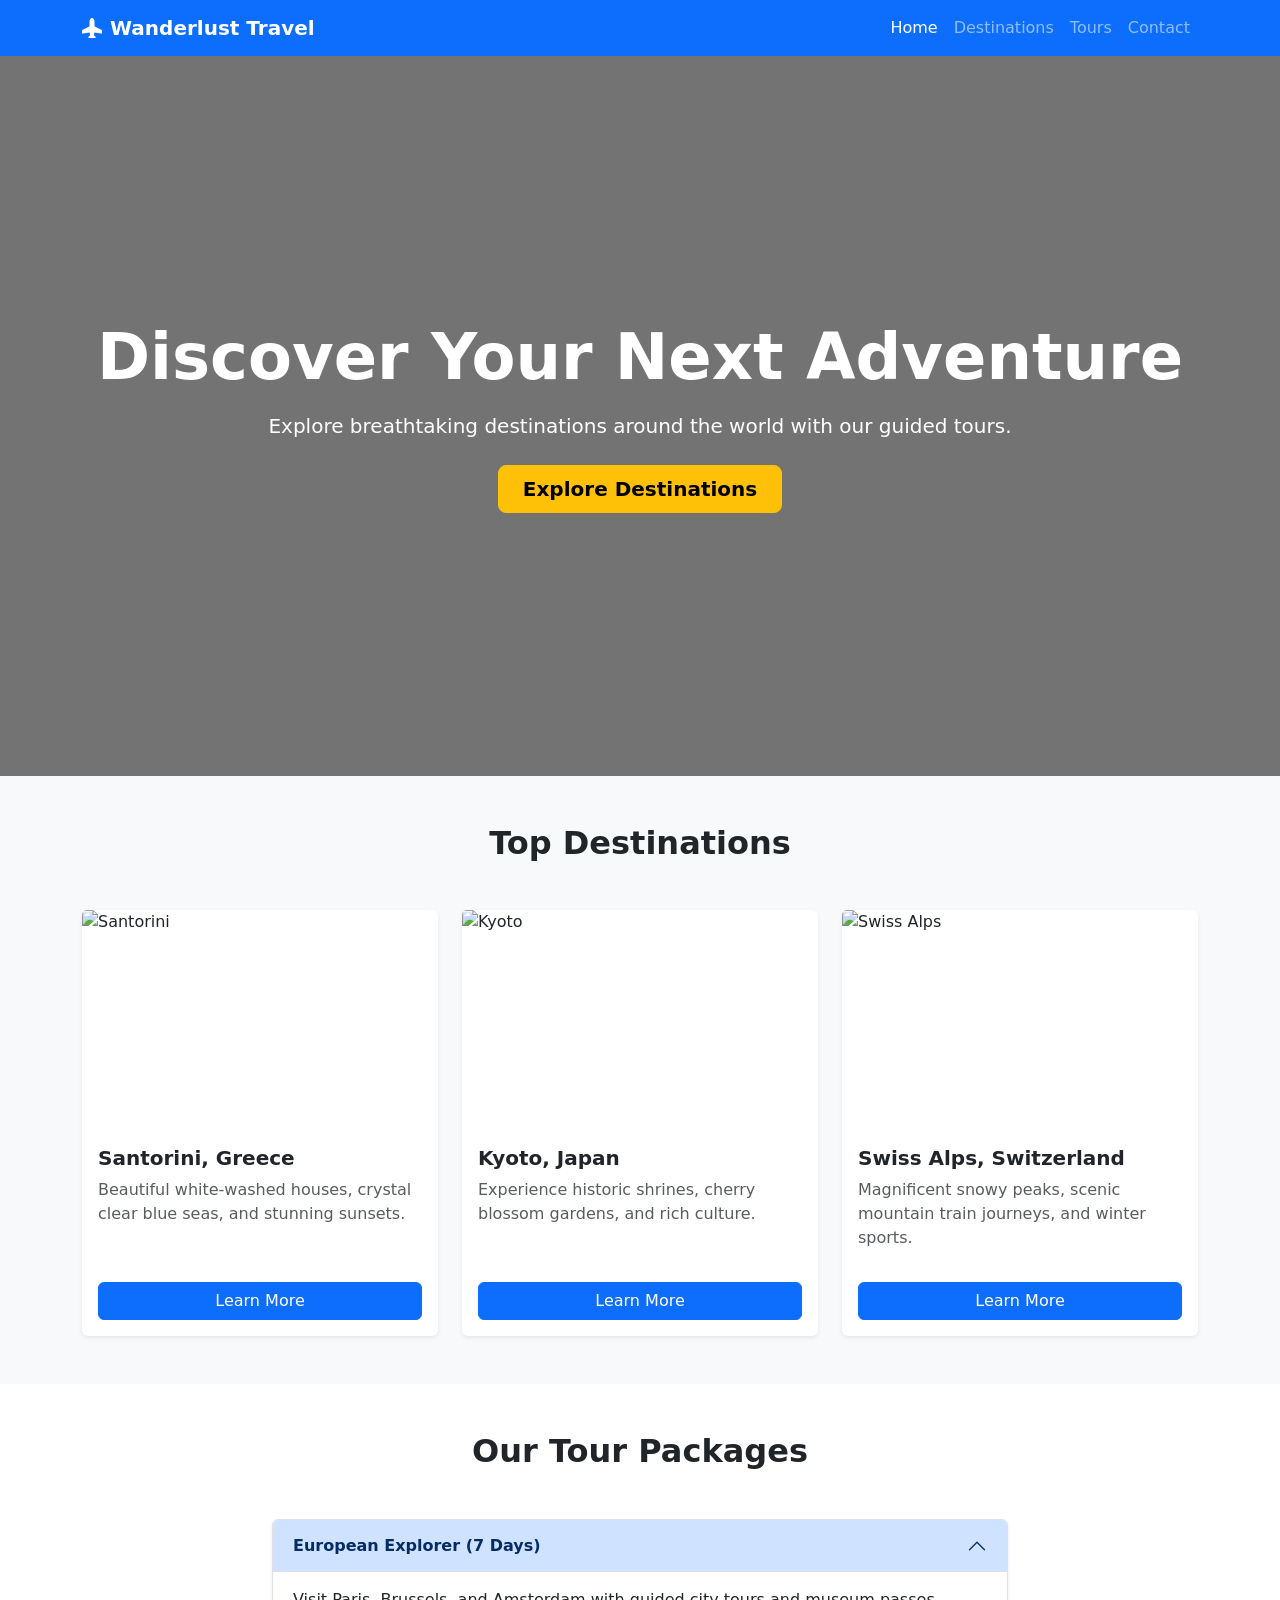
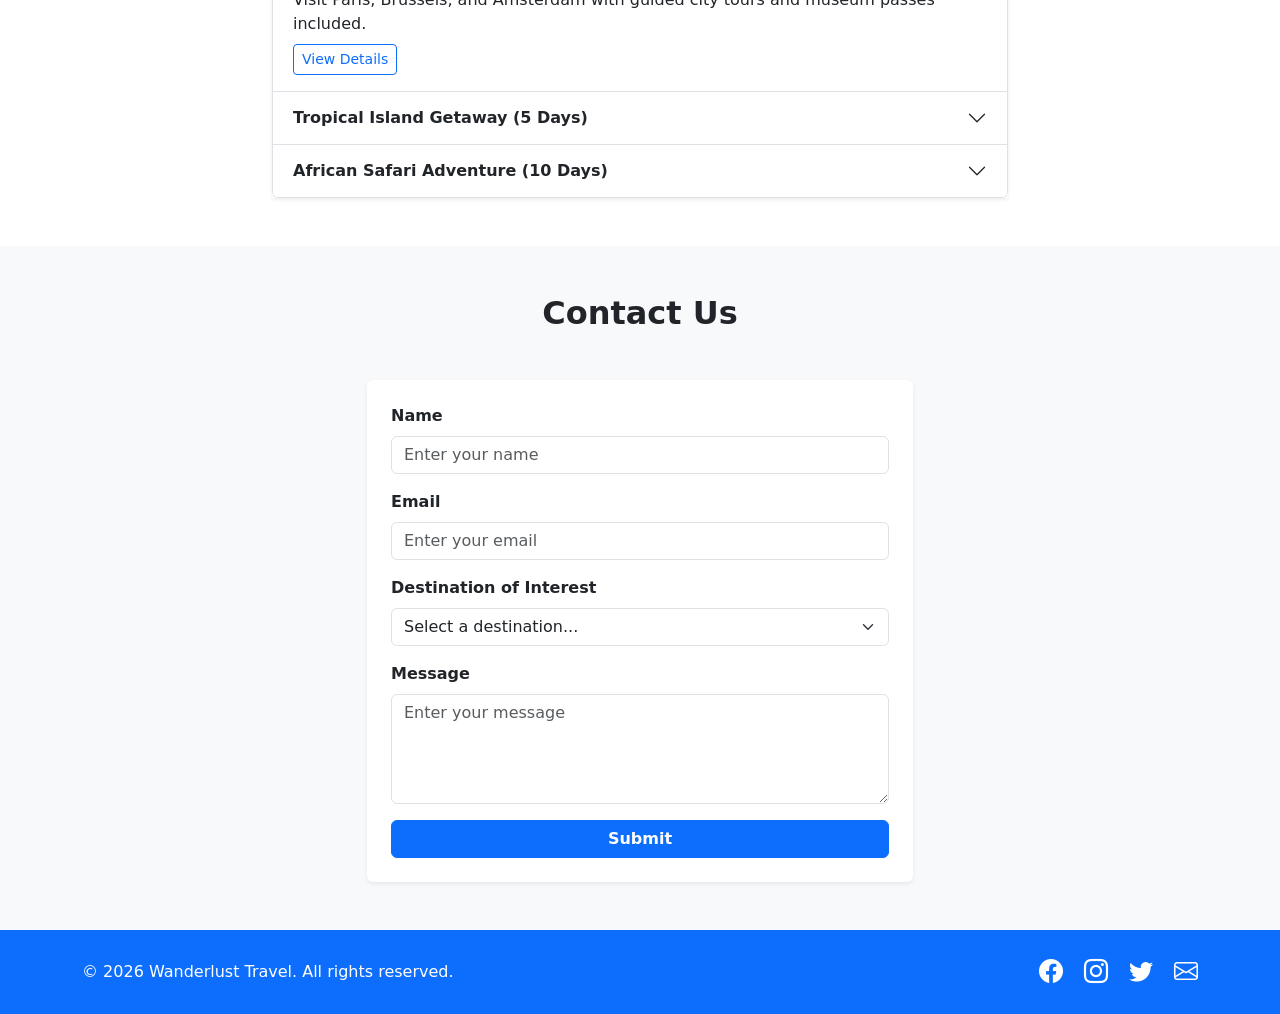
==== commit 626d4e93: "Simplify code and remove demo bar" ====
--- a/travel.html
+++ b/travel.html
@@ -3,267 +3,133 @@
 <head>
   <meta charset="UTF-8">
   <meta name="viewport" content="width=device-width, initial-scale=1.0">
-  <title>Wanderlust Travel Agency - Explore The World</title>
-  
-  <!-- Google Fonts -->
-  <link rel="preconnect" href="https://fonts.googleapis.com">
-  <link rel="preconnect" href="https://fonts.gstatic.com" crossorigin>
-  <link href="https://fonts.googleapis.com/css2?family=Montserrat:wght@400;500;600;700;800&family=Open+Sans:wght@300;400;600&display=swap" rel="stylesheet">
-
-  <!-- Bootstrap 5 CSS CDN -->
+  <title>Wanderlust - Travel Agency</title>
+  <!-- Bootstrap 5 CSS -->
   <link href="https://cdn.jsdelivr.net/npm/bootstrap@5.3.3/dist/css/bootstrap.min.css" rel="stylesheet">
-  
-  <!-- Bootstrap Icons CDN -->
+  <!-- Bootstrap Icons -->
   <link href="https://cdn.jsdelivr.net/npm/bootstrap-icons@1.11.3/font/bootstrap-icons.min.css" rel="stylesheet">
-  
-  <!-- Custom Stylesheet -->
+  <!-- Custom CSS -->
   <link rel="stylesheet" href="travel-style.css">
 </head>
-<body data-bs-spy="scroll" data-bs-target="#travelNav" data-bs-offset="80" tabindex="0">
+<body>
 
-
-
-  <!-- ==================== NAVBAR ==================== -->
-  <nav class="navbar navbar-expand-lg navbar-dark bg-primary sticky-top shadow">
+  <!-- 1. Navbar -->
+  <nav class="navbar navbar-expand-lg navbar-dark bg-primary sticky-top">
     <div class="container">
-      <!-- Agency Name & Logo -->
-      <a class="navbar-brand fw-bold fs-3 d-flex align-items-center gap-2" href="#home">
-        <i class="bi bi-airplane-engines-fill fs-2"></i>
-        <span>Wanderlust Travel</span>
+      <a class="navbar-brand fw-bold" href="#">
+        <i class="bi bi-airplane-fill me-2"></i>Wanderlust Travel
       </a>
-
-      <!-- Mobile Navbar Toggle -->
-      <button class="navbar-toggler" type="button" data-bs-toggle="collapse" data-bs-target="#travelNav" aria-controls="travelNav" aria-expanded="false" aria-label="Toggle navigation">
+      <button class="navbar-toggler" type="button" data-bs-toggle="collapse" data-bs-target="#travelNav">
         <span class="navbar-toggler-icon"></span>
       </button>
-
-      <!-- Right-aligned Navigation Links -->
       <div class="collapse navbar-collapse justify-content-end" id="travelNav">
-        <ul class="navbar-nav align-items-lg-center">
-          <li class="nav-item">
-            <a class="nav-link active" href="#home">Home</a>
-          </li>
-          <li class="nav-item">
-            <a class="nav-link" href="#destinations">Destinations</a>
-          </li>
-          <li class="nav-item">
-            <a class="nav-link" href="#tours">Tours</a>
-          </li>
-          <li class="nav-item">
-            <a class="nav-link" href="#contact">Contact</a>
-          </li>
-          <li class="nav-item ms-lg-3 mt-2 mt-lg-0">
-            <a href="#contact" class="btn btn-warning text-dark fw-bold rounded-pill px-4 shadow-sm">
-              <i class="bi bi-ticket-perforated-fill me-1"></i> Plan A Trip
-            </a>
-          </li>
+        <ul class="navbar-nav">
+          <li class="nav-item"><a class="nav-link active" href="#home">Home</a></li>
+          <li class="nav-item"><a class="nav-link" href="#destinations">Destinations</a></li>
+          <li class="nav-item"><a class="nav-link" href="#tours">Tours</a></li>
+          <li class="nav-item"><a class="nav-link" href="#contact">Contact</a></li>
         </ul>
       </div>
     </div>
   </nav>
 
-  <!-- ==================== HERO SECTION ==================== -->
-  <section id="home" class="travel-hero text-center text-white d-flex align-items-center justify-content-center">
-    <div class="hero-overlay"></div>
-    <div class="container position-relative py-5">
-      <div class="row justify-content-center">
-        <div class="col-12 col-md-10 col-lg-9">
-          <span class="badge bg-warning text-dark px-3 py-2 rounded-pill fw-bold text-uppercase mb-3 fs-6">
-            <i class="bi bi-compass me-1"></i> Your Journey Begins Here
-          </span>
-          <!-- Heading -->
-          <h1 class="display-3 fw-bold mb-3 hero-title">Discover Your Next Adventure</h1>
-          <!-- Subheading -->
-          <p class="fs-4 mb-4 text-light fw-light">
-            Explore breathtaking tropical beaches, majestic mountain peaks, and unforgettable guided cultural world tours.
-          </p>
-          <!-- Prominent Call-to-Action Button -->
-          <div class="d-flex flex-column flex-sm-row justify-content-center gap-3">
-            <a href="#destinations" class="btn btn-warning btn-lg fw-bold rounded-pill px-5 py-3 text-dark shadow">
-              <i class="bi bi-globe2 me-2"></i>Explore Destinations
-            </a>
-            <a href="#tours" class="btn btn-outline-light btn-lg fw-semibold rounded-pill px-5 py-3">
-              <i class="bi bi-collection-play me-2"></i>View Tour Packages
-            </a>
+  <!-- 2. Hero Section -->
+  <section id="home" class="travel-hero text-white text-center d-flex align-items-center justify-content-center">
+    <div class="container">
+      <h1 class="display-3 fw-bold mb-3">Discover Your Next Adventure</h1>
+      <p class="lead mb-4">Explore breathtaking destinations around the world with our guided tours.</p>
+      <a href="#destinations" class="btn btn-warning btn-lg fw-bold px-4">Explore Destinations</a>
+    </div>
+  </section>
+
+  <!-- 3. Destinations Section (Cards Grid) -->
+  <section id="destinations" class="py-5 bg-light">
+    <div class="container">
+      <h2 class="text-center fw-bold mb-5">Top Destinations</h2>
+      <div class="row g-4">
+        <!-- Destination 1 -->
+        <div class="col-12 col-md-4">
+          <div class="card h-100 shadow-sm border-0">
+            <img src="https://images.unsplash.com/photo-1570077188670-e3a8d69ac5ff?auto=format&fit=crop&w=600&q=80" class="card-img-top travel-img" alt="Santorini">
+            <div class="card-body d-flex flex-column">
+              <h5 class="card-title fw-bold">Santorini, Greece</h5>
+              <p class="card-text text-muted flex-grow-1">Beautiful white-washed houses, crystal clear blue seas, and stunning sunsets.</p>
+              <a href="#contact" class="btn btn-primary mt-3">Learn More</a>
+            </div>
+          </div>
+        </div>
+        <!-- Destination 2 -->
+        <div class="col-12 col-md-4">
+          <div class="card h-100 shadow-sm border-0">
+            <img src="https://images.unsplash.com/photo-1493976040374-85c8e12f0c0e?auto=format&fit=crop&w=600&q=80" class="card-img-top travel-img" alt="Kyoto">
+            <div class="card-body d-flex flex-column">
+              <h5 class="card-title fw-bold">Kyoto, Japan</h5>
+              <p class="card-text text-muted flex-grow-1">Experience historic shrines, cherry blossom gardens, and rich culture.</p>
+              <a href="#contact" class="btn btn-primary mt-3">Learn More</a>
+            </div>
+          </div>
+        </div>
+        <!-- Destination 3 -->
+        <div class="col-12 col-md-4">
+          <div class="card h-100 shadow-sm border-0">
+            <img src="https://images.unsplash.com/photo-1530122037265-a5f1f91d3b99?auto=format&fit=crop&w=600&q=80" class="card-img-top travel-img" alt="Swiss Alps">
+            <div class="card-body d-flex flex-column">
+              <h5 class="card-title fw-bold">Swiss Alps, Switzerland</h5>
+              <p class="card-text text-muted flex-grow-1">Magnificent snowy peaks, scenic mountain train journeys, and winter sports.</p>
+              <a href="#contact" class="btn btn-primary mt-3">Learn More</a>
+            </div>
           </div>
         </div>
       </div>
     </div>
   </section>
 
-  <!-- ==================== DESTINATIONS SECTION (CARDS GRID) ==================== -->
-  <section id="destinations" class="py-5 bg-light">
-    <div class="container py-4">
-      <div class="text-center mb-5">
-        <span class="text-primary fw-bold text-uppercase tracking-wider">Dream Getaways</span>
-        <h2 class="fw-bold display-5 mt-1 mb-2">Top Travel Destinations</h2>
-        <div class="title-bar mx-auto mb-3"></div>
-        <p class="text-muted">Hand-picked vacation spots around the globe with all-inclusive packages</p>
-      </div>
-
-      <!-- Grid Layout with Bootstrap Cards -->
-      <div class="row g-4 justify-content-center">
-
-        <!-- Destination Card 1: Santorini -->
-        <div class="col-12 col-md-6 col-lg-4">
-          <div class="card h-100 shadow-sm border-0 travel-card">
-            <div class="position-relative overflow-hidden">
-              <img src="https://images.unsplash.com/photo-1570077188670-e3a8d69ac5ff?auto=format&fit=crop&w=700&q=80" class="card-img-top travel-card-img" alt="Santorini Greece">
-              <span class="badge bg-primary position-absolute top-0 end-0 m-3 px-3 py-2 rounded-pill fw-bold">Popular</span>
-            </div>
-            <div class="card-body d-flex flex-column p-4">
-              <div class="d-flex justify-content-between align-items-center mb-2">
-                <h5 class="card-title fw-bold mb-0">Santorini, Greece</h5>
-                <span class="text-primary fw-bold">From $1,299</span>
-              </div>
-              <p class="card-text text-muted flex-grow-1">
-                Enjoy iconic white-washed cliffside villages, world-famous Aegean sunsets, volcanic black sand beaches, and exquisite Mediterranean cuisine.
-              </p>
-              <div class="mt-3 pt-3 border-top">
-                <a href="#contact" class="btn btn-outline-primary w-100 rounded-pill fw-semibold">
-                  <i class="bi bi-info-circle me-1"></i> Learn More
-                </a>
-              </div>
-            </div>
-          </div>
-        </div>
-
-        <!-- Destination Card 2: Kyoto -->
-        <div class="col-12 col-md-6 col-lg-4">
-          <div class="card h-100 shadow-sm border-0 travel-card">
-            <div class="position-relative overflow-hidden">
-              <img src="https://images.unsplash.com/photo-1493976040374-85c8e12f0c0e?auto=format&fit=crop&w=700&q=80" class="card-img-top travel-card-img" alt="Kyoto Japan">
-              <span class="badge bg-danger position-absolute top-0 end-0 m-3 px-3 py-2 rounded-pill fw-bold">Cultural</span>
-            </div>
-            <div class="card-body d-flex flex-column p-4">
-              <div class="d-flex justify-content-between align-items-center mb-2">
-                <h5 class="card-title fw-bold mb-0">Kyoto, Japan</h5>
-                <span class="text-primary fw-bold">From $1,550</span>
-              </div>
-              <p class="card-text text-muted flex-grow-1">
-                Immerse yourself in centuries of Japanese heritage, serene bamboo groves, vibrant cherry blossom gardens, and magnificent ancient temples.
-              </p>
-              <div class="mt-3 pt-3 border-top">
-                <a href="#contact" class="btn btn-outline-primary w-100 rounded-pill fw-semibold">
-                  <i class="bi bi-info-circle me-1"></i> Learn More
-                </a>
-              </div>
-            </div>
-          </div>
-        </div>
-
-        <!-- Destination Card 3: Swiss Alps -->
-        <div class="col-12 col-md-6 col-lg-4">
-          <div class="card h-100 shadow-sm border-0 travel-card">
-            <div class="position-relative overflow-hidden">
-              <img src="https://images.unsplash.com/photo-1530122037265-a5f1f91d3b99?auto=format&fit=crop&w=700&q=80" class="card-img-top travel-card-img" alt="Swiss Alps">
-              <span class="badge bg-success position-absolute top-0 end-0 m-3 px-3 py-2 rounded-pill fw-bold">Adventure</span>
-            </div>
-            <div class="card-body d-flex flex-column p-4">
-              <div class="d-flex justify-content-between align-items-center mb-2">
-                <h5 class="card-title fw-bold mb-0">Swiss Alps, Switzerland</h5>
-                <span class="text-primary fw-bold">From $1,890</span>
-              </div>
-              <p class="card-text text-muted flex-grow-1">
-                Discover awe-inspiring snow-capped peaks, pristine alpine lakes, scenic glacier train excursions, and cozy mountain resort chalets.
-              </p>
-              <div class="mt-3 pt-3 border-top">
-                <a href="#contact" class="btn btn-outline-primary w-100 rounded-pill fw-semibold">
-                  <i class="bi bi-info-circle me-1"></i> Learn More
-                </a>
-              </div>
-            </div>
-          </div>
-        </div>
-
-      </div>
-    </div>
-  </section>
-
-  <!-- ==================== TOURS SECTION (BOOTSTRAP ACCORDION) ==================== -->
+  <!-- 4. Tours Section (Accordion) -->
   <section id="tours" class="py-5">
-    <div class="container py-4">
-      <div class="text-center mb-5">
-        <span class="text-primary fw-bold text-uppercase tracking-wider">Curated Experiences</span>
-        <h2 class="fw-bold display-5 mt-1 mb-2">Featured Tour Packages</h2>
-        <div class="title-bar mx-auto mb-3"></div>
-        <p class="text-muted">Click below to explore our guided itineraries, schedules, and perks</p>
-      </div>
-
+    <div class="container">
+      <h2 class="text-center fw-bold mb-5">Our Tour Packages</h2>
       <div class="row justify-content-center">
-        <div class="col-12 col-md-10 col-lg-8">
-          
-          <!-- Bootstrap Accordion Component -->
+        <div class="col-12 col-md-8">
           <div class="accordion shadow-sm" id="tourAccordion">
             
-            <!-- Accordion Item 1 -->
-            <div class="accordion-item border-0 mb-3 rounded-3 shadow-sm overflow-hidden">
+            <div class="accordion-item">
               <h2 class="accordion-header" id="headingOne">
-                <button class="accordion-button fw-bold py-3" type="button" data-bs-toggle="collapse" data-bs-target="#collapseOne" aria-expanded="true" aria-controls="collapseOne">
-                  <i class="bi bi-geo-alt-fill text-primary fs-5 me-2"></i> Tour Package 1: European Capital Grand Explorer (7 Days)
+                <button class="accordion-button fw-bold" type="button" data-bs-toggle="collapse" data-bs-target="#collapseOne">
+                  European Explorer (7 Days)
                 </button>
               </h2>
-              <div id="collapseOne" class="accordion-collapse collapse show" aria-labelledby="headingOne" data-bs-parent="#tourAccordion">
-                <div class="accordion-body bg-white p-4">
-                  <p class="text-muted">
-                    Travel through Paris, Brussels, and Amsterdam on a deluxe 7-day guided coach tour. Includes 4-star boutique hotel stays, daily buffet breakfasts, express museum admissions to the Louvre and Rijksmuseum, and scenic canal cruises.
-                  </p>
-                  <div class="d-flex flex-wrap align-items-center justify-content-between gap-3 pt-2">
-                    <span class="badge bg-primary-subtle text-primary border border-primary-subtle px-3 py-2">
-                      <i class="bi bi-calendar-range me-1"></i> Departures: Weekly
-                    </span>
-                    <a href="#contact" class="btn btn-sm btn-primary rounded-pill px-4 fw-semibold">
-                      View Details & Book <i class="bi bi-arrow-right ms-1"></i>
-                    </a>
-                  </div>
+              <div id="collapseOne" class="accordion-collapse collapse show" data-bs-parent="#tourAccordion">
+                <div class="accordion-body">
+                  <p class="mb-2">Visit Paris, Brussels, and Amsterdam with guided city tours and museum passes included.</p>
+                  <a href="#contact" class="btn btn-sm btn-outline-primary">View Details</a>
                 </div>
               </div>
             </div>
 
-            <!-- Accordion Item 2 -->
-            <div class="accordion-item border-0 mb-3 rounded-3 shadow-sm overflow-hidden">
+            <div class="accordion-item">
               <h2 class="accordion-header" id="headingTwo">
-                <button class="accordion-button collapsed fw-bold py-3" type="button" data-bs-toggle="collapse" data-bs-target="#collapseTwo" aria-expanded="false" aria-controls="collapseTwo">
-                  <i class="bi bi-water text-info fs-5 me-2"></i> Tour Package 2: Tropical Island Serenity & Overwater Villa (5 Days)
+                <button class="accordion-button collapsed fw-bold" type="button" data-bs-toggle="collapse" data-bs-target="#collapseTwo">
+                  Tropical Island Getaway (5 Days)
                 </button>
               </h2>
-              <div id="collapseTwo" class="accordion-collapse collapse" aria-labelledby="headingTwo" data-bs-parent="#tourAccordion">
-                <div class="accordion-body bg-white p-4">
-                  <p class="text-muted">
-                    Indulge in an ultra-luxurious private overwater bungalow in the Maldives. Package features roundtrip speedboat transfers, snorkeling gear with manta rays, daily oceanview spa sessions, and private sunset dinner catamaran cruises.
-                  </p>
-                  <div class="d-flex flex-wrap align-items-center justify-content-between gap-3 pt-2">
-                    <span class="badge bg-info-subtle text-info-emphasis border border-info-subtle px-3 py-2">
-                      <i class="bi bi-calendar-range me-1"></i> Departures: Year-Round
-                    </span>
-                    <a href="#contact" class="btn btn-sm btn-primary rounded-pill px-4 fw-semibold">
-                      View Details & Book <i class="bi bi-arrow-right ms-1"></i>
-                    </a>
-                  </div>
+              <div id="collapseTwo" class="accordion-collapse collapse" data-bs-parent="#tourAccordion">
+                <div class="accordion-body">
+                  <p class="mb-2">Relax in an overwater villa in the Maldives with private boat transfers and snorkeling tours.</p>
+                  <a href="#contact" class="btn btn-sm btn-outline-primary">View Details</a>
                 </div>
               </div>
             </div>
 
-            <!-- Accordion Item 3 -->
-            <div class="accordion-item border-0 mb-3 rounded-3 shadow-sm overflow-hidden">
+            <div class="accordion-item">
               <h2 class="accordion-header" id="headingThree">
-                <button class="accordion-button collapsed fw-bold py-3" type="button" data-bs-toggle="collapse" data-bs-target="#collapseThree" aria-expanded="false" aria-controls="collapseThree">
-                  <i class="bi bi-binoculars-fill text-warning fs-5 me-2"></i> Tour Package 3: African Wildlife Safari Expedition (10 Days)
+                <button class="accordion-button collapsed fw-bold" type="button" data-bs-toggle="collapse" data-bs-target="#collapseThree">
+                  African Safari Adventure (10 Days)
                 </button>
               </h2>
-              <div id="collapseThree" class="accordion-collapse collapse" aria-labelledby="headingThree" data-bs-parent="#tourAccordion">
-                <div class="accordion-body bg-white p-4">
-                  <p class="text-muted">
-                    Experience thrilling 4x4 guided game drives across Serengeti National Park and Ngorongoro Crater. Witness the Great Migration, see lions and elephants up close, and enjoy nights under the stars in luxury safari tented suites.
-                  </p>
-                  <div class="d-flex flex-wrap align-items-center justify-content-between gap-3 pt-2">
-                    <span class="badge bg-warning-subtle text-warning-emphasis border border-warning-subtle px-3 py-2">
-                      <i class="bi bi-calendar-range me-1"></i> Departures: Monthly
-                    </span>
-                    <a href="#contact" class="btn btn-sm btn-primary rounded-pill px-4 fw-semibold">
-                      View Details & Book <i class="bi bi-arrow-right ms-1"></i>
-                    </a>
-                  </div>
+              <div id="collapseThree" class="accordion-collapse collapse" data-bs-parent="#tourAccordion">
+                <div class="accordion-body">
+                  <p class="mb-2">Guided game drives through Serengeti National Park with luxury camp accommodation.</p>
+                  <a href="#contact" class="btn btn-sm btn-outline-primary">View Details</a>
                 </div>
               </div>
             </div>
@@ -274,109 +140,59 @@
     </div>
   </section>
 
-  <!-- ==================== CONTACT FORM SECTION ==================== -->
+  <!-- 5. Contact Form Section -->
   <section id="contact" class="py-5 bg-light">
-    <div class="container py-4">
-      <div class="text-center mb-5">
-        <span class="text-primary fw-bold text-uppercase tracking-wider">Start Exploring</span>
-        <h2 class="fw-bold display-5 mt-1 mb-2">Contact Our Travel Specialists</h2>
-        <div class="title-bar mx-auto mb-3"></div>
-        <p class="text-muted">Tell us about your dream trip and our dedicated travel consultants will build your custom itinerary</p>
-      </div>
-
+    <div class="container">
+      <h2 class="text-center fw-bold mb-5">Contact Us</h2>
       <div class="row justify-content-center">
-        <div class="col-12 col-md-9 col-lg-8">
-          <div class="card p-4 p-md-5 bg-white rounded-4 shadow-sm border-0">
-            
-            <!-- Success Alert Feedback -->
-            <div id="travelSuccess" class="alert alert-success alert-dismissible fade show d-none" role="alert">
-              <i class="bi bi-check-circle-fill me-2"></i> Thank you! Your travel inquiry has been received. One of our agents will reach out within 24 hours.
-              <button type="button" class="btn-close" onclick="this.parentElement.classList.add('d-none')" aria-label="Close"></button>
+        <div class="col-12 col-md-8 col-lg-6">
+          <form class="p-4 bg-white rounded shadow-sm">
+            <div class="mb-3">
+              <label for="name" class="form-label fw-bold">Name</label>
+              <input type="text" class="form-control" id="name" placeholder="Enter your name" required>
             </div>
-
-            <!-- Contact Form using Bootstrap Form Components -->
-            <form onsubmit="event.preventDefault(); document.getElementById('travelSuccess').classList.remove('d-none'); this.reset();">
-              <div class="row g-3">
-                
-                <!-- Name Field -->
-                <div class="col-12 col-md-6">
-                  <label for="traveler-name" class="form-label fw-bold">Full Name <span class="text-danger">*</span></label>
-                  <div class="input-group">
-                    <span class="input-group-text bg-light"><i class="bi bi-person"></i></span>
-                    <input type="text" class="form-control" id="traveler-name" placeholder="Alex Morgan" required>
-                  </div>
-                </div>
-
-                <!-- Email Field -->
-                <div class="col-12 col-md-6">
-                  <label for="traveler-email" class="form-label fw-bold">Email Address <span class="text-danger">*</span></label>
-                  <div class="input-group">
-                    <span class="input-group-text bg-light"><i class="bi bi-envelope"></i></span>
-                    <input type="email" class="form-control" id="traveler-email" placeholder="alex@example.com" required>
-                  </div>
-                </div>
-
-                <!-- Destination of Interest Field -->
-                <div class="col-12">
-                  <label for="destination-select" class="form-label fw-bold">Destination of Interest <span class="text-danger">*</span></label>
-                  <div class="input-group">
-                    <span class="input-group-text bg-light"><i class="bi bi-geo-alt"></i></span>
-                    <select class="form-select" id="destination-select" required>
-                      <option value="" disabled selected>Select a destination...</option>
-                      <option value="santorini">Santorini, Greece</option>
-                      <option value="kyoto">Kyoto, Japan</option>
-                      <option value="swiss-alps">Swiss Alps, Switzerland</option>
-                      <option value="maldives">Maldives Islands</option>
-                      <option value="safari">African Wildlife Safari</option>
-                      <option value="custom">Custom / Other Destination</option>
-                    </select>
-                  </div>
-                </div>
-
-                <!-- Message Field -->
-                <div class="col-12">
-                  <label for="traveler-message" class="form-label fw-bold">Your Message / Travel Dates <span class="text-danger">*</span></label>
-                  <textarea class="form-control" id="traveler-message" rows="4" placeholder="Share your estimated travel dates, number of travelers, budget or special requests..." required></textarea>
-                </div>
-
-                <!-- Submit Button -->
-                <div class="col-12 text-center mt-4">
-                  <button type="submit" class="btn btn-primary btn-lg px-5 py-3 rounded-pill fw-bold shadow">
-                    <i class="bi bi-send-fill me-2"></i> Submit Inquiry
-                  </button>
-                </div>
-
-              </div>
-            </form>
-          </div>
+            <div class="mb-3">
+              <label for="email" class="form-label fw-bold">Email</label>
+              <input type="email" class="form-control" id="email" placeholder="Enter your email" required>
+            </div>
+            <div class="mb-3">
+              <label for="destination" class="form-label fw-bold">Destination of Interest</label>
+              <select class="form-select" id="destination" required>
+                <option value="" disabled selected>Select a destination...</option>
+                <option value="greece">Santorini, Greece</option>
+                <option value="japan">Kyoto, Japan</option>
+                <option value="switzerland">Swiss Alps, Switzerland</option>
+              </select>
+            </div>
+            <div class="mb-3">
+              <label for="message" class="form-label fw-bold">Message</label>
+              <textarea class="form-control" id="message" rows="4" placeholder="Enter your message" required></textarea>
+            </div>
+            <button type="submit" class="btn btn-primary w-100 fw-bold">Submit</button>
+          </form>
         </div>
       </div>
     </div>
   </section>
 
-  <!-- ==================== FOOTER ==================== -->
+  <!-- 6. Footer -->
   <footer class="bg-primary text-white py-4">
     <div class="container">
-      <div class="row align-items-center text-center text-md-start g-3">
-        <!-- Copyright Info -->
-        <div class="col-12 col-md-6 mb-2 mb-md-0">
-          <p class="mb-0 text-white-50">&copy; 2026 Wanderlust Travel Agency. All rights reserved.</p>
+      <div class="row align-items-center text-center text-md-start">
+        <div class="col-12 col-md-6 mb-3 mb-md-0">
+          <p class="mb-0">&copy; 2026 Wanderlust Travel. All rights reserved.</p>
         </div>
-
-        <!-- Social Media Icons -->
         <div class="col-12 col-md-6 text-center text-md-end">
-          <div class="d-inline-flex gap-3">
-            <a href="#" class="social-icon" aria-label="Facebook"><i class="bi bi-facebook"></i></a>
-            <a href="#" class="social-icon" aria-label="Instagram"><i class="bi bi-instagram"></i></a>
-            <a href="#" class="social-icon" aria-label="Twitter"><i class="bi bi-twitter-x"></i></a>
-            <a href="#" class="social-icon" aria-label="YouTube"><i class="bi bi-youtube"></i></a>
-          </div>
+          <a href="#" class="text-white fs-4 me-3"><i class="bi bi-facebook"></i></a>
+          <a href="#" class="text-white fs-4 me-3"><i class="bi bi-instagram"></i></a>
+          <a href="#" class="text-white fs-4 me-3"><i class="bi bi-twitter"></i></a>
+          <a href="#" class="text-white fs-4"><i class="bi bi-envelope"></i></a>
         </div>
       </div>
     </div>
   </footer>
 
-  <!-- Bootstrap 5 JS Bundle with Popper -->
+  <!-- Bootstrap JS Bundle -->
   <script src="https://cdn.jsdelivr.net/npm/bootstrap@5.3.3/dist/js/bootstrap.bundle.min.js"></script>
 </body>
 </html>
--- a/travel-style.css
+++ b/travel-style.css
@@ -1,128 +1,15 @@
-/* Custom styles for Wanderlust Travel Agency */
-@import url('https://fonts.googleapis.com/css2?family=Montserrat:wght@400;500;600;700;800&family=Open+Sans:wght@300;400;600&display=swap');
-
-:root {
-  --primary-travel: #0d6efd;
-  --dark-travel: #0b2545;
-  --accent-gold: #ffc107;
-}
-
+/* Custom Styles for Travel Agency */
 html {
   scroll-behavior: smooth;
 }
 
-body {
-  font-family: 'Open Sans', sans-serif;
-  color: #333;
+.travel-hero {
+  min-height: 80vh;
+  background: linear-gradient(rgba(0, 0, 0, 0.55), rgba(0, 0, 0, 0.55)),
+              url('https://images.unsplash.com/photo-1507525428034-b723cf961d3e?auto=format&fit=crop&w=1600&q=80') center/cover no-repeat;
 }
 
-h1, h2, h3, h4, h5, .navbar-brand, .hero-title {
-  font-family: 'Montserrat', sans-serif;
+.travel-img {
+  height: 220px;
+  object-fit: cover;
 }
-
-.tracking-wider {
-  letter-spacing: 2px;
-}
-
-.title-bar {
-  width: 60px;
-  height: 3px;
-  background-color: var(--primary-travel);
-  border-radius: 2px;
-}
-
-/* Navbar */
-.navbar {
-  transition: all 0.3s ease;
-}
-
-.nav-link {
-  font-weight: 500;
-  margin: 0 0.4rem;
-  transition: color 0.2s ease;
-}
-
-.nav-link:hover,
-.nav-link.active {
-  color: var(--accent-gold) !important;
-}
-
-/* Hero Section */
-.travel-hero {
-  min-height: 85vh;
-  position: relative;
-  background: url('https://images.unsplash.com/photo-1507525428034-b723cf961d3e?auto=format&fit=crop&w=1600&q=80') center/cover no-repeat fixed;
-}
-
-.hero-overlay {
-  position: absolute;
-  top: 0;
-  left: 0;
-  width: 100%;
-  height: 100%;
-  background: linear-gradient(rgba(11, 37, 69, 0.65), rgba(11, 37, 69, 0.65));
-}
-
-.hero-title {
-  text-shadow: 2px 2px 10px rgba(0, 0, 0, 0.6);
-}
-
-/* Travel Cards */
-.travel-card {
-  transition: transform 0.3s ease, box-shadow 0.3s ease;
-  border-radius: 1rem;
-  overflow: hidden;
-}
-
-.travel-card:hover {
-  transform: translateY(-6px);
-  box-shadow: 0 1rem 2rem rgba(0, 0, 0, 0.12) !important;
-}
-
-.travel-card-img {
-  height: 230px;
-  object-fit: cover;
-  transition: transform 0.4s ease;
-}
-
-.travel-card:hover .travel-card-img {
-  transform: scale(1.06);
-}
-
-/* Accordion Custom Styling */
-.accordion-button:not(.collapsed) {
-  background-color: #e7f1ff;
-  color: #0c63e4;
-  box-shadow: inset 0 -1px 0 rgba(0, 0, 0, 0.125);
-}
-
-.accordion-button:focus {
-  border-color: #86b7fe;
-  box-shadow: 0 0 0 0.25rem rgba(13, 110, 253, 0.25);
-}
-
-/* Footer Social Icons */
-.social-icon {
-  display: inline-flex;
-  align-items: center;
-  justify-content: center;
-  width: 38px;
-  height: 38px;
-  border-radius: 50%;
-  background: rgba(255, 255, 255, 0.2);
-  color: #ffffff;
-  text-decoration: none;
-  font-size: 1.1rem;
-  transition: all 0.3s ease;
-}
-
-.social-icon:hover {
-  background: #ffffff;
-  color: var(--primary-travel);
-  transform: translateY(-3px);
-}
-
-.form-control:focus, .form-select:focus {
-  border-color: var(--primary-travel);
-  box-shadow: 0 0 0 0.25rem rgba(13, 110, 253, 0.25);
-}
